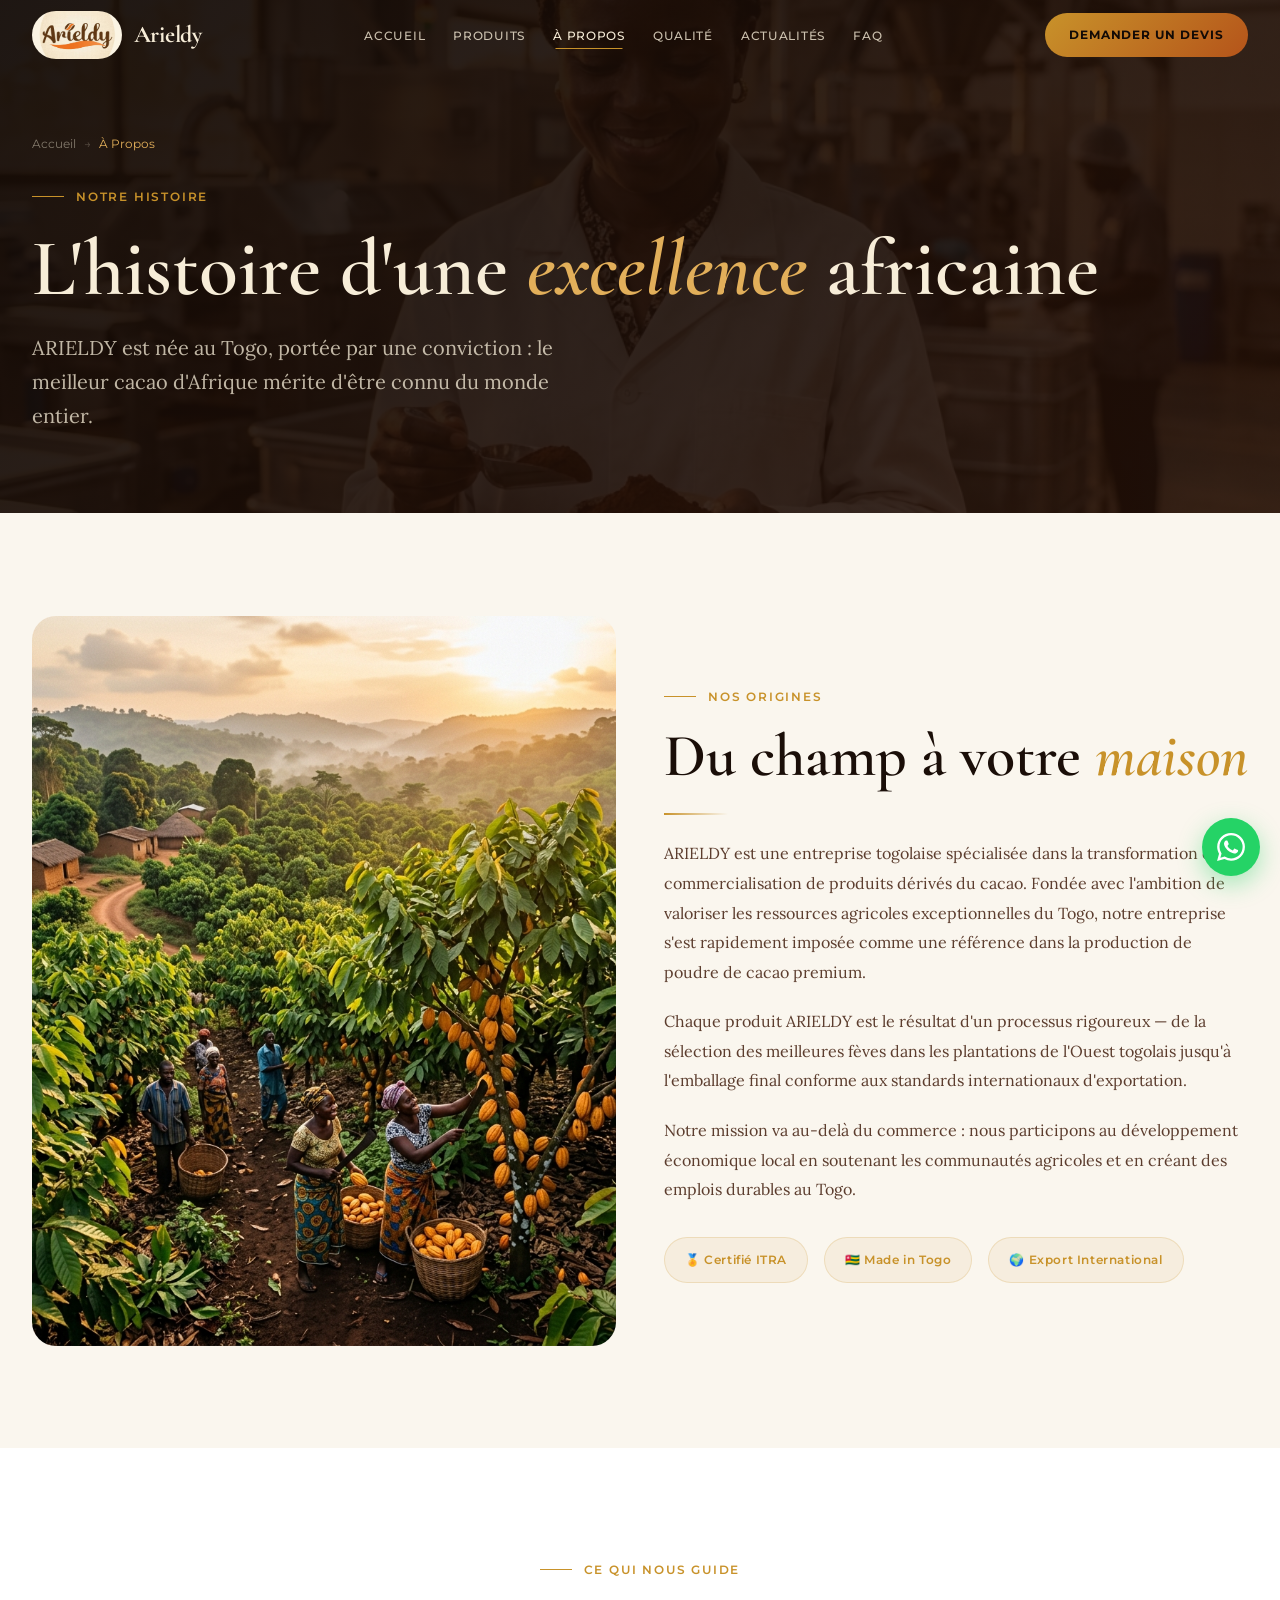
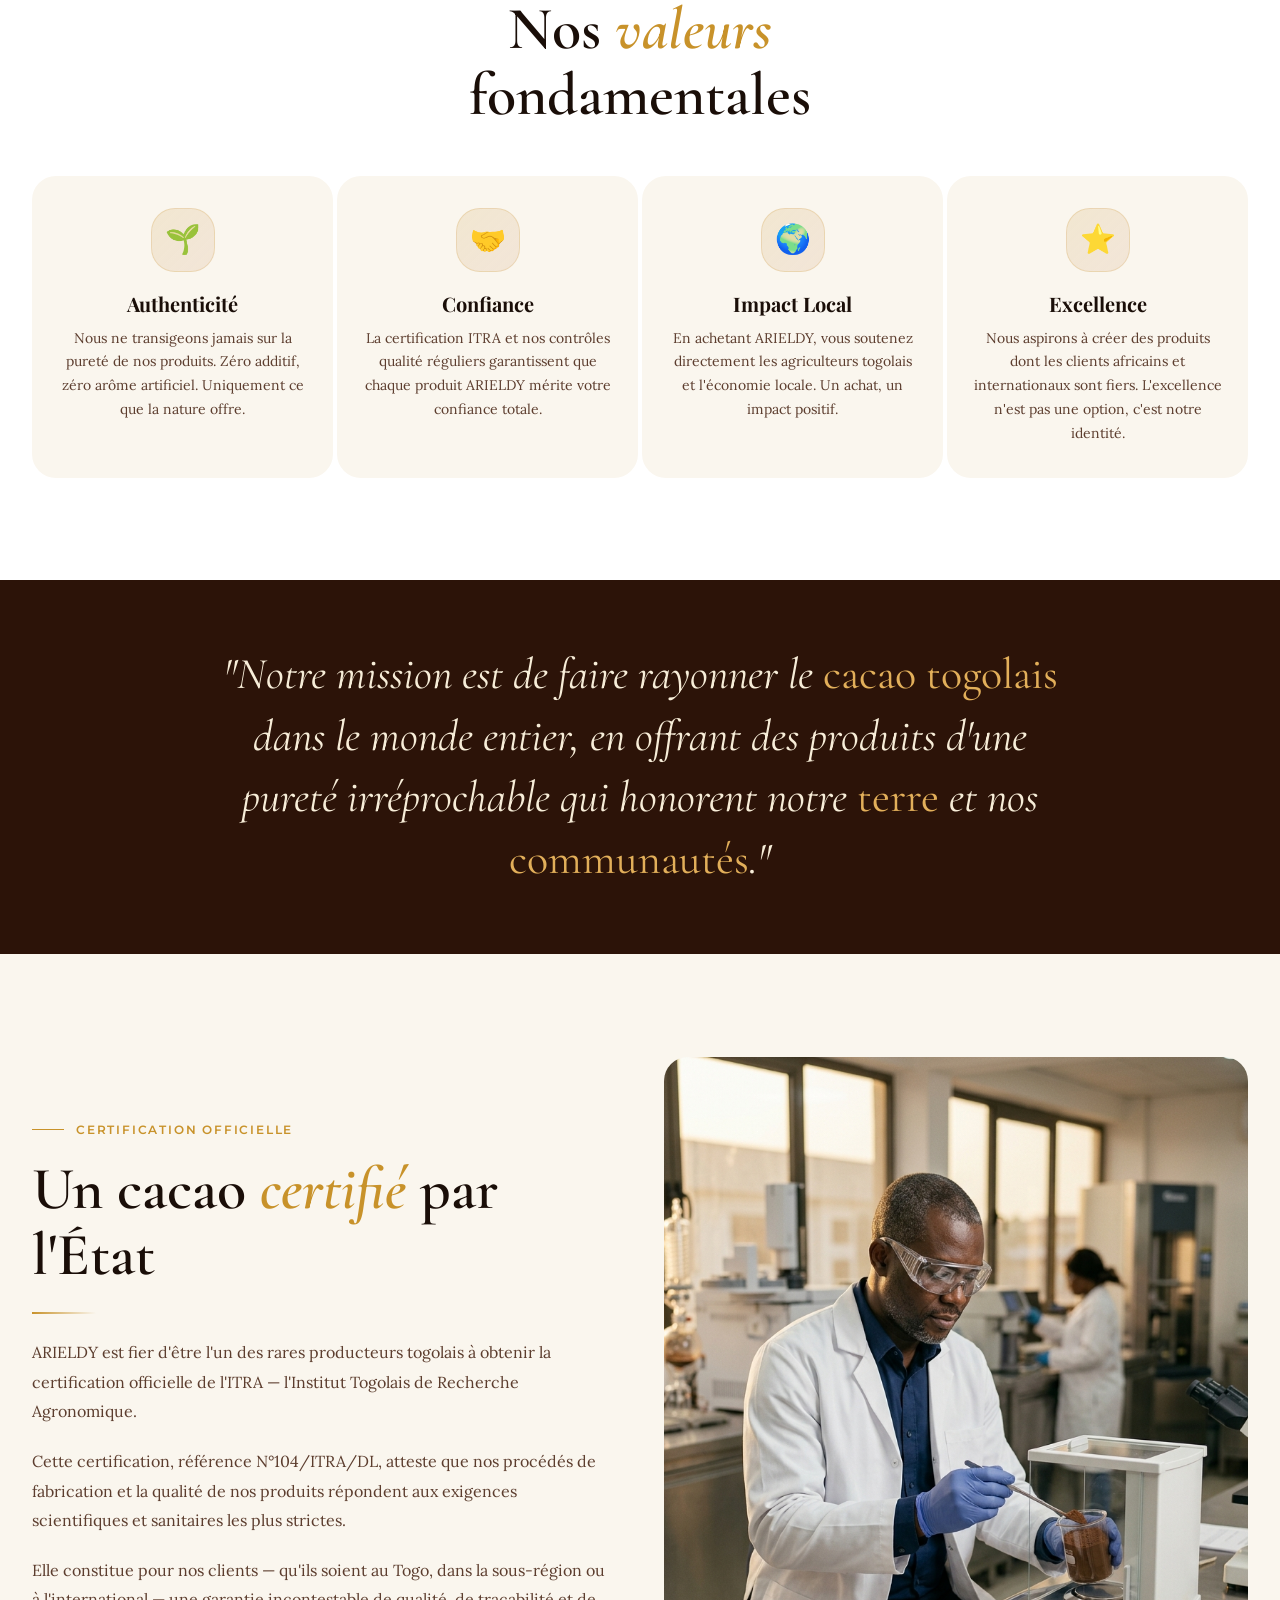
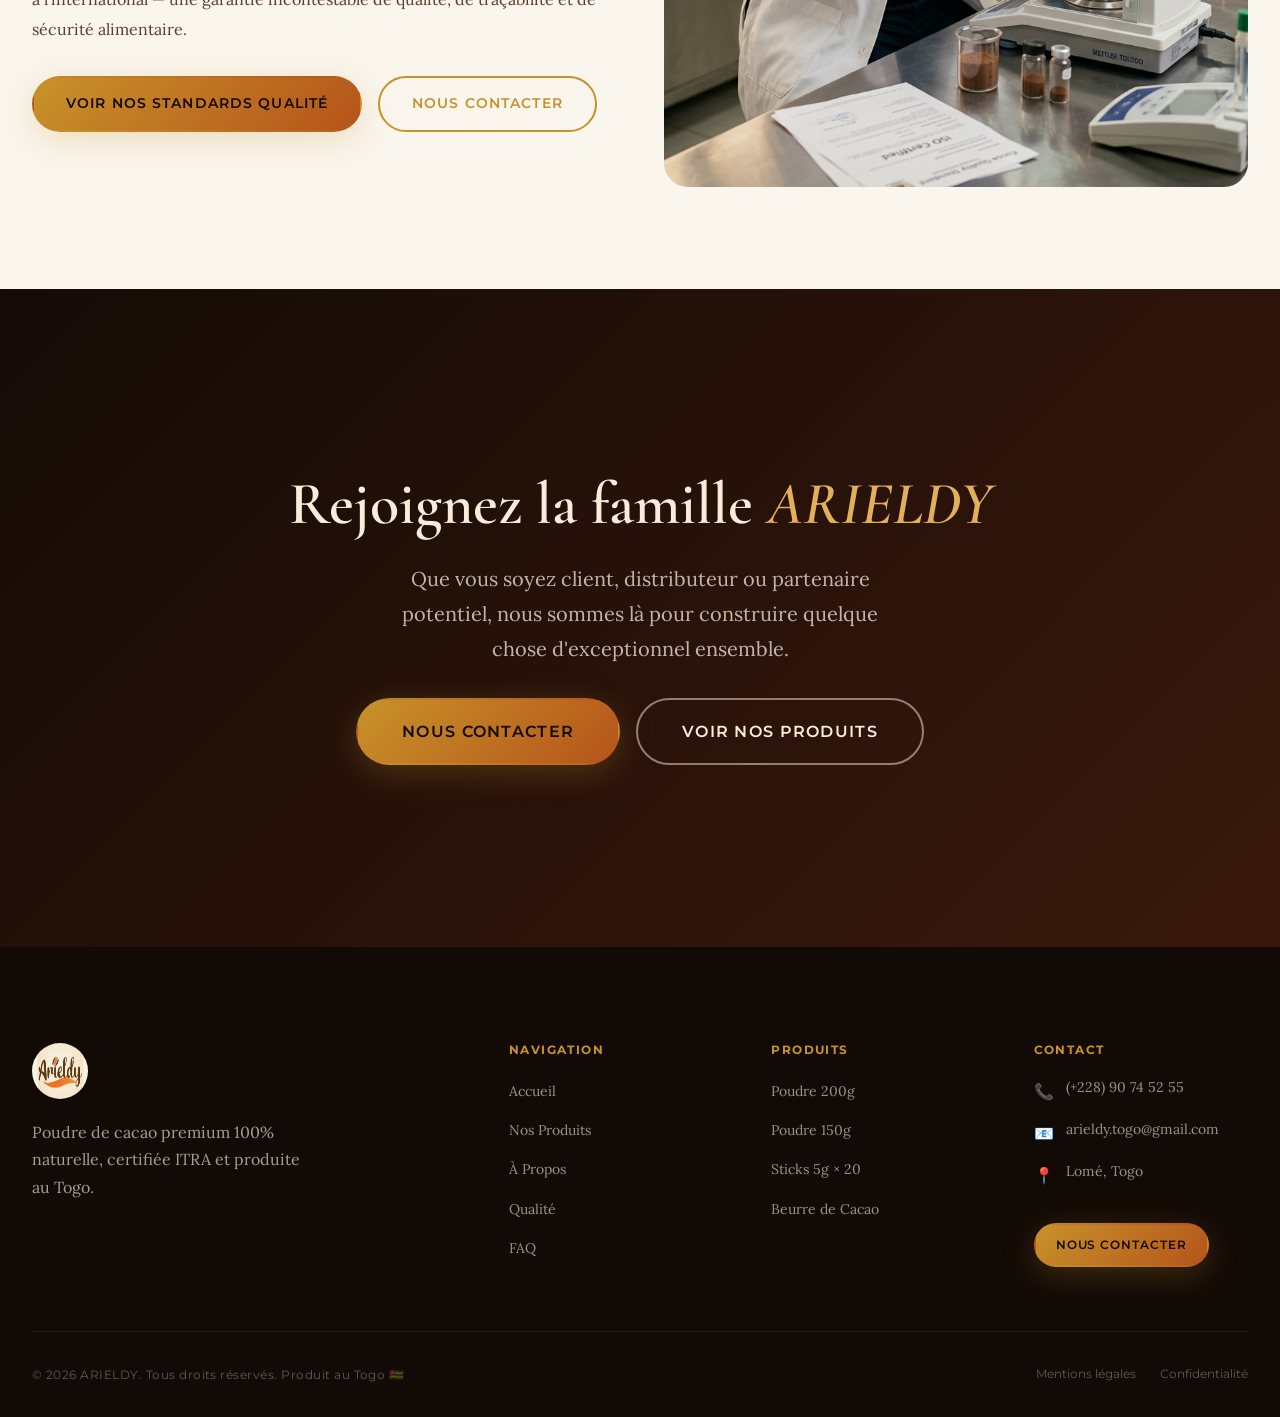
==== a-propos.html @ 58cae4b2 "🚀 Initial commit: ARIELDY Premium Luxury Website" ====
<!DOCTYPE html>
<html lang="fr">
<head>
  <meta charset="UTF-8">
  <meta name="viewport" content="width=device-width, initial-scale=1.0">
  <title>Notre Histoire · ARIELDY – Producteur de Cacao Premium du Togo</title>
  <meta name="description" content="Découvrez l'histoire d'ARIELDY, entreprise togolaise qui transforme les meilleures fèves de cacao en poudre certifiée premium. Notre mission : valoriser le cacao africain à l'international.">
  <link rel="preconnect" href="https://fonts.googleapis.com">
  <link rel="preconnect" href="https://fonts.gstatic.com" crossorigin>
  <link rel="stylesheet" href="css/main.css">
</head>
<body>
  <a href="#main-content" class="skip-link">Aller au contenu principal</a>
  <div class="page-curtain" aria-hidden="true"></div>

  <a href="https://wa.me/22890745255" class="whatsapp-float" target="_blank" rel="noopener" aria-label="Contacter ARIELDY sur WhatsApp">
    <span class="whatsapp-float__tooltip">Écrire sur WhatsApp</span>
    <svg viewBox="0 0 24 24" aria-hidden="true"><path d="M17.472 14.382c-.297-.149-1.758-.867-2.03-.967-.273-.099-.471-.148-.67.15-.197.297-.767.966-.94 1.164-.173.199-.347.223-.644.075-.297-.15-1.255-.463-2.39-1.475-.883-.788-1.48-1.761-1.653-2.059-.173-.297-.018-.458.13-.606.134-.133.298-.347.446-.52.149-.174.198-.298.298-.497.099-.198.05-.371-.025-.52-.075-.149-.669-1.612-.916-2.207-.242-.579-.487-.5-.669-.51-.173-.008-.371-.01-.57-.01-.198 0-.52.074-.792.372-.272.297-1.04 1.016-1.04 2.479 0 1.462 1.065 2.875 1.213 3.074.149.198 2.096 3.2 5.077 4.487.709.306 1.262.489 1.694.625.712.227 1.36.195 1.871.118.571-.085 1.758-.719 2.006-1.413.248-.694.248-1.289.173-1.413-.074-.124-.272-.198-.57-.347m-5.421 7.403h-.004a9.87 9.87 0 01-5.031-1.378l-.361-.214-3.741.982.998-3.648-.235-.374a9.86 9.86 0 01-1.51-5.26c.001-5.45 4.436-9.884 9.888-9.884 2.64 0 5.122 1.03 6.988 2.898a9.825 9.825 0 012.893 6.994c-.003 5.45-4.437 9.884-9.885 9.884m8.413-18.297A11.815 11.815 0 0012.05 0C5.495 0 .16 5.335.157 11.892c0 2.096.547 4.142 1.588 5.945L.057 24l6.305-1.654a11.882 11.882 0 005.683 1.448h.005c6.554 0 11.89-5.335 11.893-11.893a11.821 11.821 0 00-3.48-8.413z"/></svg>
  </a>

  <nav class="nav" aria-label="Navigation principale">
    <div class="nav__inner">
      <a href="index.html" class="nav__logo"><img src="images/LOGO.jpeg" alt="Logo Arieldy" width="48" height="48"><span class="nav__logo-text">Arieldy</span></a>
      <ul class="nav__links" role="list">
        <li><a href="index.html" class="nav__link">Accueil</a></li>
        <li><a href="produits.html" class="nav__link">Produits</a></li>
        <li><a href="a-propos.html" class="nav__link active">À Propos</a></li>
        <li><a href="qualite.html" class="nav__link">Qualité</a></li>
        <li><a href="blog.html" class="nav__link">Actualités</a></li>
        <li><a href="faq.html" class="nav__link">FAQ</a></li>
      </ul>
      <a href="contact.html" class="nav__cta">Demander un devis</a>
      <button class="nav__hamburger" aria-expanded="false" aria-controls="mobile-menu" aria-label="Ouvrir le menu"><span></span><span></span><span></span></button>
    </div>
  </nav>

  <div class="nav__mobile" id="mobile-menu" role="dialog" aria-label="Menu principal" aria-modal="true">
    <div class="nav__mobile-logo" aria-hidden="true"><img src="images/LOGO.jpeg" alt="" width="48" height="48"><span>Arieldy</span></div>
    <button class="nav__mobile-close" aria-label="Fermer le menu">✕</button>
    <ul class="nav__mobile-links" role="list">
      <li><a href="index.html" class="nav__mobile-link">Accueil</a></li>
      <li><a href="produits.html" class="nav__mobile-link">Produits</a></li>
      <li><a href="a-propos.html" class="nav__mobile-link">À Propos</a></li>
      <li><a href="qualite.html" class="nav__mobile-link">Qualité</a></li>
      <li><a href="blog.html" class="nav__mobile-link">Actualités</a></li>
      <li><a href="faq.html" class="nav__mobile-link">FAQ</a></li>
    </ul>
    <div class="nav__mobile-cta"><a href="contact.html" class="btn btn--primary btn--lg">Demander un devis</a></div>
    <p class="nav__mobile-footer">+228 90 74 52 55</p>
  </div>

  <main id="main-content">

    <!-- Hero -->
    <header class="page-hero" aria-labelledby="about-h1">
      <img src="images/about_hero_bg.png" alt="Professionnelle africaine contrôlant la qualité du cacao dans un laboratoire moderne" class="page-hero__bg" loading="eager">
      <div class="page-hero__overlay" aria-hidden="true"></div>
      <div class="container page-hero__content">
        <nav aria-label="Fil d'Ariane"><ol class="breadcrumb" role="list"><li><a href="index.html" class="breadcrumb__link">Accueil</a></li><li aria-hidden="true"><span class="breadcrumb__sep">→</span></li><li><span class="breadcrumb__current">À Propos</span></li></ol></nav>
        <p class="page-hero__label">Notre Histoire</p>
        <h1 class="page-hero__title" id="about-h1">L'histoire d'une <em>excellence</em> africaine</h1>
        <p class="page-hero__subtitle">ARIELDY est née au Togo, portée par une conviction : le meilleur cacao d'Afrique mérite d'être connu du monde entier.</p>
      </div>
    </header>

    <!-- Story -->
    <section style="background:var(--c-linen);padding-block:var(--section-py);" aria-labelledby="story-h2">
      <div class="container">
        <div class="about-story-grid">
          <div data-reveal="fade-left">
            <div class="about-img-wrap">
              <img src="images/cocoa_farm_hero.png" alt="Agriculteurs africains récoltant des cabosses de cacao dorées dans une plantation togolaise au coucher du soleil" loading="lazy" width="600" height="750">
            </div>
          </div>
          <div data-reveal="fade-right" data-delay="200">
            <p class="section-label">Nos Origines</p>
            <h2 class="section-title" id="story-h2">Du champ à votre <em>maison</em></h2>
            <div class="divider-gold"></div>
            <p style="font-family:var(--font-body);font-size:var(--fs-base);color:var(--c-text-secondary);line-height:1.85;margin-bottom:var(--sp-5);">
              ARIELDY est une entreprise togolaise spécialisée dans la transformation et la commercialisation de produits dérivés du cacao. Fondée avec l'ambition de valoriser les ressources agricoles exceptionnelles du Togo, notre entreprise s'est rapidement imposée comme une référence dans la production de poudre de cacao premium.
            </p>
            <p style="font-family:var(--font-body);font-size:var(--fs-base);color:var(--c-text-secondary);line-height:1.85;margin-bottom:var(--sp-5);">
              Chaque produit ARIELDY est le résultat d'un processus rigoureux — de la sélection des meilleures fèves dans les plantations de l'Ouest togolais jusqu'à l'emballage final conforme aux standards internationaux d'exportation.
            </p>
            <p style="font-family:var(--font-body);font-size:var(--fs-base);color:var(--c-text-secondary);line-height:1.85;margin-bottom:var(--sp-8);">
              Notre mission va au-delà du commerce : nous participons au développement économique local en soutenant les communautés agricoles et en créant des emplois durables au Togo.
            </p>
            <div class="trust-badges">
              <span class="trust-badge">🏅 Certifié ITRA</span>
              <span class="trust-badge">🇹🇬 Made in Togo</span>
              <span class="trust-badge">🌍 Export International</span>
            </div>
          </div>
        </div>
      </div>
    </section>

    <!-- Values -->
    <section style="background:var(--c-white);padding-block:var(--section-py);" aria-labelledby="values-title">
      <div class="container">
        <div class="text-center" style="max-width:600px;margin-inline:auto;margin-bottom:var(--sp-12);">
          <p class="section-label" style="justify-content:center;">Ce qui nous guide</p>
          <h2 class="section-title" id="values-title" data-reveal>Nos <em>valeurs</em> fondamentales</h2>
        </div>
        <div class="why-grid">
          <div class="why-card" data-reveal data-delay="100">
            <div class="why-card__icon">🌱</div>
            <h3 class="why-card__title">Authenticité</h3>
            <p class="why-card__text">Nous ne transigeons jamais sur la pureté de nos produits. Zéro additif, zéro arôme artificiel. Uniquement ce que la nature offre.</p>
          </div>
          <div class="why-card" data-reveal data-delay="200">
            <div class="why-card__icon">🤝</div>
            <h3 class="why-card__title">Confiance</h3>
            <p class="why-card__text">La certification ITRA et nos contrôles qualité réguliers garantissent que chaque produit ARIELDY mérite votre confiance totale.</p>
          </div>
          <div class="why-card" data-reveal data-delay="300">
            <div class="why-card__icon">🌍</div>
            <h3 class="why-card__title">Impact Local</h3>
            <p class="why-card__text">En achetant ARIELDY, vous soutenez directement les agriculteurs togolais et l'économie locale. Un achat, un impact positif.</p>
          </div>
          <div class="why-card" data-reveal data-delay="400">
            <div class="why-card__icon">⭐</div>
            <h3 class="why-card__title">Excellence</h3>
            <p class="why-card__text">Nous aspirons à créer des produits dont les clients africains et internationaux sont fiers. L'excellence n'est pas une option, c'est notre identité.</p>
          </div>
        </div>
      </div>
    </section>

    <!-- Mission statement -->
    <section class="brand-statement" aria-label="Notre mission">
      <div class="container">
        <p class="brand-statement__text" data-reveal>
          "Notre mission est de faire rayonner le <em>cacao togolais</em> dans le monde entier, en offrant des produits d'une pureté irréprochable qui honorent notre <em>terre</em> et nos <em>communautés</em>."
        </p>
      </div>
    </section>

    <!-- Team / Origin -->
    <section style="background:var(--c-linen);padding-block:var(--section-py);" aria-labelledby="certification-title">
      <div class="container">
        <div class="about-story-grid">
          <div data-reveal="fade-right">
            <p class="section-label">Certification Officielle</p>
            <h2 class="section-title" id="certification-title">Un cacao <em>certifié</em> par l'État</h2>
            <div class="divider-gold"></div>
            <p style="font-family:var(--font-body);font-size:var(--fs-base);color:var(--c-text-secondary);line-height:1.85;margin-bottom:var(--sp-5);">
              ARIELDY est fier d'être l'un des rares producteurs togolais à obtenir la certification officielle de l'ITRA — l'Institut Togolais de Recherche Agronomique.
            </p>
            <p style="font-family:var(--font-body);font-size:var(--fs-base);color:var(--c-text-secondary);line-height:1.85;margin-bottom:var(--sp-5);">
              Cette certification, référence N°104/ITRA/DL, atteste que nos procédés de fabrication et la qualité de nos produits répondent aux exigences scientifiques et sanitaires les plus strictes.
            </p>
            <p style="font-family:var(--font-body);font-size:var(--fs-base);color:var(--c-text-secondary);line-height:1.85;margin-bottom:var(--sp-8);">
              Elle constitue pour nos clients — qu'ils soient au Togo, dans la sous-région ou à l'international — une garantie incontestable de qualité, de traçabilité et de sécurité alimentaire.
            </p>
            <div style="display:flex;gap:var(--sp-4);flex-wrap:wrap;">
              <a href="qualite.html" class="btn btn--primary">Voir nos standards qualité</a>
              <a href="contact.html" class="btn btn--ghost">Nous contacter</a>
            </div>
          </div>
          <div data-reveal="fade-left" data-delay="200">
            <div class="about-img-wrap">
              <img src="images/quality_lab_image.png" alt="Scientifique africain analysant la qualité de la poudre de cacao dans un laboratoire moderne" loading="lazy" width="600" height="750">
            </div>
          </div>
        </div>
      </div>
    </section>

    <!-- CTA -->
    <section class="export-cta" aria-label="Contactez-nous">
      <div class="export-cta__overlay" aria-hidden="true"></div>
      <div class="container" style="position:relative;z-index:2;text-align:center;padding-block:var(--sp-20);">
        <h2 class="section-title section-title--light" data-reveal>Rejoignez la famille <em>ARIELDY</em></h2>
        <p style="font-family:var(--font-body);font-size:var(--fs-lg);color:rgba(247,237,216,0.75);max-width:500px;margin-inline:auto;margin-bottom:var(--sp-8);line-height:1.75;" data-reveal data-delay="100">
          Que vous soyez client, distributeur ou partenaire potentiel, nous sommes là pour construire quelque chose d'exceptionnel ensemble.
        </p>
        <div style="display:flex;gap:var(--sp-4);justify-content:center;flex-wrap:wrap;" data-reveal data-delay="200">
          <a href="contact.html" class="btn btn--primary btn--lg">Nous contacter</a>
          <a href="produits.html" class="btn btn--ghost-light btn--lg">Voir nos produits</a>
        </div>
      </div>
    </section>

  </main>

  <footer class="footer" aria-label="Pied de page">
    <div class="container">
      <div class="footer__grid">
        <div><img src="images/LOGO.jpeg" alt="Logo Arieldy" class="footer__brand-logo" width="56" height="56"><p class="footer__tagline">Poudre de cacao premium 100% naturelle, certifiée ITRA et produite au Togo.</p></div>
        <div><h3 class="footer__col-title">Navigation</h3><ul class="footer__links" role="list"><li><a href="index.html" class="footer__link">Accueil</a></li><li><a href="produits.html" class="footer__link">Nos Produits</a></li><li><a href="a-propos.html" class="footer__link">À Propos</a></li><li><a href="qualite.html" class="footer__link">Qualité</a></li><li><a href="faq.html" class="footer__link">FAQ</a></li></ul></div>
        <div><h3 class="footer__col-title">Produits</h3><ul class="footer__links" role="list"><li><a href="produit-200g.html" class="footer__link">Poudre 200g</a></li><li><a href="produit-150g.html" class="footer__link">Poudre 150g</a></li><li><a href="produit-sticks.html" class="footer__link">Sticks 5g × 20</a></li><li><a href="produit-beurre.html" class="footer__link">Beurre de Cacao</a></li></ul></div>
        <div><h3 class="footer__col-title">Contact</h3><address style="font-style:normal;"><div class="footer__contact-item"><span class="footer__contact-icon" aria-hidden="true">📞</span><a href="tel:+22890745255" class="footer__link">(+228) 90 74 52 55</a></div><div class="footer__contact-item"><span class="footer__contact-icon" aria-hidden="true">📧</span><a href="mailto:arieldy.togo@gmail.com" class="footer__link">arieldy.togo@gmail.com</a></div><div class="footer__contact-item"><span class="footer__contact-icon" aria-hidden="true">📍</span><span>Lomé, Togo</span></div></address><a href="contact.html" class="btn btn--primary btn--sm" style="margin-top:var(--sp-5);">Nous contacter</a></div>
      </div>
      <div class="footer__bottom"><p class="footer__copyright">© 2026 ARIELDY. Tous droits réservés. Produit au Togo 🇹🇬</p><div class="footer__legal"><a href="#" class="footer__legal-link">Mentions légales</a><a href="#" class="footer__legal-link">Confidentialité</a></div></div>
    </div>
  </footer>

  <script src="js/main.js" defer></script>
</body>
</html>
---- css/main.css ----
/* ============================================================
   ARIELDY — Main CSS
   Page-specific styles + imports
   ============================================================ */

@import url('https://fonts.googleapis.com/css2?family=Cormorant+Garamond:ital,wght@0,300;0,400;0,600;0,700;1,300;1,400;1,600&family=Playfair+Display:ital,wght@0,400;0,700;1,400&family=Montserrat:wght@300;400;500;600;700&family=Lora:ital,wght@0,400;0,500;1,400&display=swap');

@import 'tokens.css';
@import 'reset.css';
@import 'animations.css';
@import 'components.css';

/* ── HOME: Hero ─────────────────────────────────────────── */

.hero {
  position: relative;
  min-height: 100svh;
  display: flex;
  align-items: center;
  overflow: hidden;
  background: var(--c-obsidian);
}

.hero__bg {
  position: absolute;
  inset: 0;
  object-fit: cover;
  width: 100%;
  height: 100%;
  opacity: 0.55;
  will-change: transform;
}

.hero__overlay {
  position: absolute;
  inset: 0;
  background: linear-gradient(
    135deg,
    rgba(18, 10, 6, 0.88) 0%,
    rgba(44, 19, 8, 0.65) 50%,
    rgba(61, 26, 14, 0.4) 100%
  );
}

.hero__grain {
  position: absolute;
  inset: 0;
  background-image: url("data:image/svg+xml,%3Csvg viewBox='0 0 256 256' xmlns='http://www.w3.org/2000/svg'%3E%3Cfilter id='noise'%3E%3CfeTurbulence type='fractalNoise' baseFrequency='0.9' numOctaves='4' stitchTiles='stitch'/%3E%3C/filter%3E%3Crect width='100%25' height='100%25' filter='url(%23noise)' opacity='0.04'/%3E%3C/svg%3E");
  opacity: 0.4;
  pointer-events: none;
}

.hero__content {
  position: relative;
  z-index: 2;
  padding-top: calc(var(--nav-h) + var(--sp-16));
  padding-bottom: var(--sp-24);
  width: 100%;
}

.hero__inner {
  display: grid;
  grid-template-columns: 1fr;
  gap: var(--sp-12);
  align-items: center;
}

@media (min-width: 900px) {
  .hero__inner {
    grid-template-columns: 1fr 1fr;
    gap: var(--sp-16);
  }
}

.hero__kicker {
  display: inline-flex;
  align-items: center;
  gap: var(--sp-3);
  font-family: var(--font-ui);
  font-size: var(--fs-xs);
  font-weight: 600;
  letter-spacing: 0.2em;
  text-transform: uppercase;
  color: var(--c-gold);
  margin-bottom: var(--sp-6);
  opacity: 0;
  animation: fadeInUp 0.8s var(--ease-luxury) 0.3s forwards;
}
.hero__kicker::before {
  content: '';
  width: 32px;
  height: 1px;
  background: var(--c-gold);
}

.hero__title {
  font-family: var(--font-display);
  font-size: var(--fs-5xl);
  font-weight: 600;
  line-height: 1.05;
  color: var(--c-cream);
  margin-bottom: var(--sp-6);
  letter-spacing: -0.01em;
}

.hero__title em {
  font-style: italic;
  background: linear-gradient(90deg, var(--c-gold), var(--c-gold-light));
  -webkit-background-clip: text;
  background-clip: text;
  -webkit-text-fill-color: transparent;
}

.hero__subtitle {
  font-family: var(--font-body);
  font-size: var(--fs-lg);
  color: rgba(247, 237, 216, 0.75);
  max-width: 500px;
  line-height: 1.75;
  margin-bottom: var(--sp-10);
  opacity: 0;
  animation: fadeInUp 0.8s var(--ease-luxury) 0.9s forwards;
}

.hero__actions {
  display: flex;
  flex-wrap: wrap;
  gap: var(--sp-4);
  opacity: 0;
  animation: fadeInUp 0.8s var(--ease-luxury) 1.1s forwards;
}

.hero__trust {
  display: flex;
  flex-wrap: wrap;
  gap: var(--sp-4);
  margin-top: var(--sp-10);
  opacity: 0;
  animation: fadeInUp 0.8s var(--ease-luxury) 1.4s forwards;
}

.hero__trust-item {
  display: flex;
  align-items: center;
  gap: var(--sp-2);
  font-family: var(--font-ui);
  font-size: var(--fs-xs);
  font-weight: 500;
  color: rgba(247,237,216,0.55);
  letter-spacing: 0.04em;
}

.hero__trust-dot {
  width: 6px;
  height: 6px;
  border-radius: var(--radius-full);
  background: var(--c-gold);
}

.hero__visual {
  display: none;
  position: relative;
}

@media (min-width: 900px) {
  .hero__visual { display: block; }
}

.hero__product-float {
  position: relative;
  z-index: 2;
  display: flex;
  justify-content: center;
}

.hero__product-img {
  width: 320px;
  border-radius: var(--radius-xl);
  box-shadow: var(--shadow-xl);
  animation: floatY 5s ease-in-out infinite;
}

.hero__deco-ring {
  position: absolute;
  top: 50%;
  left: 50%;
  transform: translate(-50%, -50%);
  width: 380px;
  height: 380px;
  border: 1px solid rgba(200,146,42,0.2);
  border-radius: var(--radius-full);
  animation: floatY 5s ease-in-out infinite reverse;
}

.hero__deco-ring-2 {
  position: absolute;
  top: 50%;
  left: 50%;
  transform: translate(-50%, -50%);
  width: 480px;
  height: 480px;
  border: 1px solid rgba(200,146,42,0.1);
  border-radius: var(--radius-full);
}

.hero__scroll {
  position: absolute;
  bottom: var(--sp-8);
  left: 50%;
  transform: translateX(-50%);
  z-index: 2;
}

/* ── HOME: Brand Statement ───────────────────────────────── */

.brand-statement {
  background: var(--c-mahogany);
  padding-block: var(--sp-16);
  overflow: hidden;
}

.brand-statement__text {
  font-family: var(--font-display);
  font-size: var(--fs-3xl);
  font-weight: 400;
  font-style: italic;
  color: var(--c-cream);
  text-align: center;
  max-width: 900px;
  margin-inline: auto;
  line-height: 1.4;
  padding-inline: var(--section-px);
}

.brand-statement__text em {
  color: var(--c-gold-light);
  font-style: normal;
}

/* ── HOME: Products Section ──────────────────────────────── */

.products-section {
  background: var(--c-linen);
}

.products-grid {
  display: grid;
  grid-template-columns: 1fr;
  gap: var(--sp-6);
  margin-top: var(--sp-12);
}

@media (min-width: 600px) {
  .products-grid { grid-template-columns: repeat(2, 1fr); }
}

@media (min-width: 1024px) {
  .products-grid { grid-template-columns: repeat(4, 1fr); }
}

.products-header {
  display: grid;
  grid-template-columns: 1fr;
  gap: var(--sp-6);
  align-items: end;
}

@media (min-width: 768px) {
  .products-header {
    grid-template-columns: 1fr auto;
  }
}

/* ── HOME: Why ARIELDY ───────────────────────────────────── */

.why-section {
  background: var(--c-white);
}

.why-grid {
  display: grid;
  grid-template-columns: 1fr;
  gap: var(--sp-1);
  margin-top: var(--sp-12);
}

@media (min-width: 600px) {
  .why-grid { grid-template-columns: repeat(2, 1fr); }
}

@media (min-width: 1024px) {
  .why-grid { grid-template-columns: repeat(4, 1fr); }
}

.why-card {
  padding: var(--sp-8) var(--sp-6);
  border-radius: var(--radius-xl);
  background: var(--c-linen);
  text-align: center;
  transition: transform var(--t-slow) var(--ease-luxury),
              box-shadow var(--t-slow) var(--ease-luxury),
              background var(--t-base);
}
.why-card:hover {
  transform: translateY(-6px);
  box-shadow: var(--shadow-lg);
  background: var(--c-white);
}

.why-card__icon {
  width: 64px;
  height: 64px;
  background: linear-gradient(135deg, rgba(200,146,42,0.15), rgba(181,84,26,0.1));
  border-radius: var(--radius-xl);
  display: flex;
  align-items: center;
  justify-content: center;
  font-size: 1.8rem;
  margin: 0 auto var(--sp-5);
  border: 1px solid rgba(200,146,42,0.2);
}

.why-card__title {
  font-family: var(--font-heading);
  font-size: var(--fs-lg);
  font-weight: 700;
  color: var(--c-text-primary);
  margin-bottom: var(--sp-3);
}

.why-card__text {
  font-family: var(--font-body);
  font-size: var(--fs-sm);
  color: var(--c-text-secondary);
  line-height: 1.7;
}

/* ── HOME: Stats Strip ───────────────────────────────────── */

.stats-section {
  background: linear-gradient(135deg, var(--c-obsidian) 0%, var(--c-chocolate) 100%);
  position: relative;
  overflow: hidden;
}

.stats-section::before {
  content: '';
  position: absolute;
  inset: 0;
  background: url("data:image/svg+xml,%3Csvg width='60' height='60' viewBox='0 0 60 60' xmlns='http://www.w3.org/2000/svg'%3E%3Cg fill='none' fill-rule='evenodd'%3E%3Cg fill='%23C8922A' fill-opacity='0.04'%3E%3Cpath d='M36 34v-4h-2v4h-4v2h4v4h2v-4h4v-2h-4zm0-30V0h-2v4h-4v2h4v4h2V6h4V4h-4zM6 34v-4H4v4H0v2h4v4h2v-4h4v-2H6zM6 4V0H4v4H0v2h4v4h2V6h4V4H6z'/%3E%3C/g%3E%3C/g%3E%3C/svg%3E");
}

.stats-grid {
  display: grid;
  grid-template-columns: repeat(2, 1fr);
  position: relative;
  z-index: 1;
}

@media (min-width: 768px) {
  .stats-grid { grid-template-columns: repeat(4, 1fr); }
}

.stats-grid .stat-box {
  border-right: 1px solid rgba(247,237,216,0.07);
}
.stats-grid .stat-box:last-child { border-right: none; }
.stats-grid .stat-box:nth-child(2) {
  border-right: none;
}
@media (min-width: 768px) {
  .stats-grid .stat-box:nth-child(2) {
    border-right: 1px solid rgba(247,237,216,0.07);
  }
}

/* ── HOME: Journey ───────────────────────────────────────── */

.journey-section {
  background: var(--c-obsidian);
}

.journey-grid {
  display: grid;
  grid-template-columns: 1fr;
  gap: var(--sp-10);
  margin-top: var(--sp-12);
  position: relative;
}

@media (min-width: 900px) {
  .journey-grid {
    grid-template-columns: repeat(5, 1fr);
    gap: var(--sp-6);
  }
}

.journey-step {
  display: flex;
  flex-direction: column;
  align-items: flex-start;
  gap: var(--sp-4);
  padding: var(--sp-6);
  border-radius: var(--radius-xl);
  background: rgba(247,237,216,0.03);
  border: 1px solid rgba(247,237,216,0.06);
  transition: background var(--t-base), border-color var(--t-base);
}
.journey-step:hover {
  background: rgba(200,146,42,0.06);
  border-color: rgba(200,146,42,0.2);
}

.journey-step__icon {
  width: 56px;
  height: 56px;
  background: rgba(200,146,42,0.1);
  border: 1px solid rgba(200,146,42,0.25);
  border-radius: var(--radius-lg);
  display: flex;
  align-items: center;
  justify-content: center;
  font-size: 1.5rem;
}

.journey-step__num {
  font-family: var(--font-ui);
  font-size: var(--fs-xs);
  color: var(--c-gold);
  font-weight: 700;
  letter-spacing: 0.1em;
}

.journey-step__title {
  font-family: var(--font-heading);
  font-size: var(--fs-md);
  font-weight: 700;
  color: var(--c-cream);
  margin-bottom: var(--sp-2);
}

.journey-step__text {
  font-family: var(--font-body);
  font-size: var(--fs-sm);
  color: rgba(247,237,216,0.55);
  line-height: 1.65;
}

/* ── HOME: Testimonials ──────────────────────────────────── */

.testimonials-section {
  background: var(--c-parchment);
  position: relative;
  overflow: hidden;
}

.testimonials-grid {
  display: grid;
  grid-template-columns: 1fr;
  gap: var(--sp-6);
  margin-top: var(--sp-12);
}

@media (min-width: 768px) {
  .testimonials-grid { grid-template-columns: repeat(2, 1fr); }
}

@media (min-width: 1024px) {
  .testimonials-grid { grid-template-columns: repeat(3, 1fr); }
}

/* ── HOME: Export CTA ────────────────────────────────────── */

.export-cta {
  position: relative;
  overflow: hidden;
  background: var(--c-mahogany);
  text-align: center;
}

.export-cta__bg {
  position: absolute;
  inset: 0;
  object-fit: cover;
  width: 100%;
  height: 100%;
  opacity: 0.2;
}

.export-cta__overlay {
  position: absolute;
  inset: 0;
  background: linear-gradient(135deg, rgba(18,10,6,0.9), rgba(61,26,14,0.8));
}

.export-cta__content {
  position: relative;
  z-index: 2;
  max-width: 700px;
  margin-inline: auto;
}

.export-cta__title {
  font-family: var(--font-display);
  font-size: var(--fs-4xl);
  font-weight: 600;
  color: var(--c-cream);
  margin-bottom: var(--sp-5);
  line-height: 1.1;
}
.export-cta__title em {
  font-style: italic;
  color: var(--c-gold-light);
}

.export-cta__text {
  font-family: var(--font-body);
  font-size: var(--fs-lg);
  color: rgba(247,237,216,0.75);
  margin-bottom: var(--sp-10);
  line-height: 1.75;
}

.export-cta__actions {
  display: flex;
  flex-wrap: wrap;
  gap: var(--sp-4);
  justify-content: center;
}

/* ── Trust / Certification badges ────────────────────────── */

.trust-badges {
  display: flex;
  flex-wrap: wrap;
  gap: var(--sp-4);
  margin-top: var(--sp-6);
}

.trust-badge {
  display: flex;
  align-items: center;
  gap: var(--sp-2);
  padding: var(--sp-3) var(--sp-5);
  background: rgba(200,146,42,0.08);
  border: 1px solid rgba(200,146,42,0.2);
  border-radius: var(--radius-full);
  font-family: var(--font-ui);
  font-size: var(--fs-xs);
  font-weight: 600;
  color: var(--c-gold);
  letter-spacing: 0.05em;
}

.trust-badge__icon { font-size: 1rem; }

/* ── MARQUEE PARTNERS ────────────────────────────────────── */

.partners-marquee {
  padding-block: var(--sp-10);
  background: var(--c-white);
  border-top: 1px solid rgba(18,10,6,0.06);
  border-bottom: 1px solid rgba(18,10,6,0.06);
}

.marquee-item {
  display: flex;
  align-items: center;
  gap: var(--sp-3);
  font-family: var(--font-ui);
  font-size: var(--fs-sm);
  font-weight: 700;
  letter-spacing: 0.1em;
  text-transform: uppercase;
  color: var(--c-text-muted);
  white-space: nowrap;
  flex-shrink: 0;
}

.marquee-sep {
  font-size: 1.2rem;
  color: var(--c-gold);
  flex-shrink: 0;
}

/* ── PRODUCT DETAIL ──────────────────────────────────────── */

.product-detail-grid {
  display: grid;
  grid-template-columns: 1fr;
  gap: var(--sp-12);
  align-items: start;
}

@media (min-width: 900px) {
  .product-detail-grid {
    grid-template-columns: 1fr 1fr;
    gap: var(--sp-20);
  }
}

.product-detail__img-wrap {
  position: relative;
  border-radius: var(--radius-xl);
  overflow: hidden;
  background: var(--c-parchment);
  aspect-ratio: 3/4;
}

.product-detail__img {
  width: 100%;
  height: 100%;
  object-fit: cover;
}

.product-detail__name {
  font-family: var(--font-display);
  font-size: var(--fs-4xl);
  font-weight: 600;
  color: var(--c-text-primary);
  line-height: 1.1;
  margin-bottom: var(--sp-4);
}

.product-detail__tagline {
  font-family: var(--font-body);
  font-size: var(--fs-lg);
  font-style: italic;
  color: var(--c-text-secondary);
  margin-bottom: var(--sp-8);
}

.product-detail__specs {
  display: grid;
  grid-template-columns: 1fr 1fr;
  gap: var(--sp-4);
  margin-bottom: var(--sp-8);
}

.spec-item {
  padding: var(--sp-4);
  background: var(--c-linen);
  border-radius: var(--radius-lg);
}

.spec-item__label {
  font-family: var(--font-ui);
  font-size: var(--fs-xs);
  font-weight: 700;
  letter-spacing: 0.08em;
  text-transform: uppercase;
  color: var(--c-text-muted);
  margin-bottom: var(--sp-1);
}

.spec-item__value {
  font-family: var(--font-heading);
  font-size: var(--fs-base);
  font-weight: 600;
  color: var(--c-text-primary);
}

/* ── CONTACT GRID ────────────────────────────────────────── */

.contact-grid {
  display: grid;
  grid-template-columns: 1fr;
  gap: var(--sp-12);
  align-items: start;
}

@media (min-width: 900px) {
  .contact-grid { grid-template-columns: 1.2fr 1fr; }
}

.contact-info {
  background: var(--c-obsidian);
  border-radius: var(--radius-xl);
  padding: var(--sp-10);
}

.contact-info__title {
  font-family: var(--font-display);
  font-size: var(--fs-2xl);
  color: var(--c-cream);
  margin-bottom: var(--sp-8);
  font-weight: 600;
}

.contact-whatsapp {
  display: flex;
  align-items: center;
  gap: var(--sp-4);
  padding: var(--sp-5) var(--sp-6);
  background: rgba(37,211,102,0.1);
  border: 1px solid rgba(37,211,102,0.25);
  border-radius: var(--radius-xl);
  text-decoration: none;
  margin-bottom: var(--sp-6);
  transition: all var(--t-base) var(--ease-luxury);
}
.contact-whatsapp:hover {
  background: rgba(37,211,102,0.18);
  transform: translateY(-2px);
}

.contact-whatsapp__icon {
  width: 48px;
  height: 48px;
  background: #25D366;
  border-radius: var(--radius-full);
  display: flex;
  align-items: center;
  justify-content: center;
  flex-shrink: 0;
}
.contact-whatsapp__icon svg {
  width: 24px;
  height: 24px;
  fill: white;
}

.contact-whatsapp__label {
  font-family: var(--font-ui);
  font-size: var(--fs-xs);
  font-weight: 700;
  letter-spacing: 0.08em;
  text-transform: uppercase;
  color: rgba(37,211,102,0.8);
  margin-bottom: var(--sp-1);
}

.contact-whatsapp__number {
  font-family: var(--font-heading);
  font-size: var(--fs-xl);
  font-weight: 700;
  color: var(--c-cream);
}

/* ── About page specifics ────────────────────────────────── */

.about-story-grid {
  display: grid;
  grid-template-columns: 1fr;
  gap: var(--sp-12);
  align-items: center;
}

@media (min-width: 900px) {
  .about-story-grid { grid-template-columns: 1fr 1fr; }
}

.about-img-wrap {
  border-radius: var(--radius-xl);
  overflow: hidden;
  aspect-ratio: 4/5;
  position: relative;
}

.about-img-wrap img {
  width: 100%;
  height: 100%;
  object-fit: cover;
  transition: transform var(--t-slow) var(--ease-luxury);
}
.about-img-wrap:hover img { transform: scale(1.04); }

/* ── Quality page ────────────────────────────────────────── */

.quality-grid {
  display: grid;
  grid-template-columns: 1fr;
  gap: var(--sp-6);
  margin-top: var(--sp-12);
}
@media (min-width: 600px) {
  .quality-grid { grid-template-columns: repeat(2, 1fr); }
}
@media (min-width: 1024px) {
  .quality-grid { grid-template-columns: repeat(3, 1fr); }
}

.quality-card {
  padding: var(--sp-8);
  background: var(--c-white);
  border-radius: var(--radius-xl);
  box-shadow: var(--shadow-sm);
  border-top: 4px solid var(--c-gold);
  transition: transform var(--t-slow) var(--ease-luxury), box-shadow var(--t-slow);
}
.quality-card:hover {
  transform: translateY(-6px);
  box-shadow: var(--shadow-lg);
}

.quality-card__icon {
  font-size: 2.2rem;
  margin-bottom: var(--sp-5);
}

.quality-card__title {
  font-family: var(--font-heading);
  font-size: var(--fs-lg);
  font-weight: 700;
  color: var(--c-text-primary);
  margin-bottom: var(--sp-3);
}

.quality-card__text {
  font-family: var(--font-body);
  font-size: var(--fs-sm);
  color: var(--c-text-secondary);
  line-height: 1.7;
}

/* ── Blog/News ───────────────────────────────────────────── */

.blog-grid {
  display: grid;
  grid-template-columns: 1fr;
  gap: var(--sp-6);
  margin-top: var(--sp-12);
}

@media (min-width: 600px) {
  .blog-grid { grid-template-columns: repeat(2, 1fr); }
}

@media (min-width: 1024px) {
  .blog-grid { grid-template-columns: repeat(3, 1fr); }
}

.blog-card {
  background: var(--c-white);
  border-radius: var(--radius-xl);
  overflow: hidden;
  box-shadow: var(--shadow-sm);
  transition: transform var(--t-slow) var(--ease-luxury), box-shadow var(--t-slow);
}
.blog-card:hover {
  transform: translateY(-6px);
  box-shadow: var(--shadow-lg);
}

.blog-card__img {
  aspect-ratio: 16/9;
  object-fit: cover;
  width: 100%;
  transition: transform var(--t-slow) var(--ease-luxury);
}
.blog-card:hover .blog-card__img { transform: scale(1.04); }

.blog-card__img-wrap { overflow: hidden; }

.blog-card__body {
  padding: var(--sp-6);
}

.blog-card__tag {
  font-family: var(--font-ui);
  font-size: var(--fs-xs);
  font-weight: 700;
  letter-spacing: 0.1em;
  text-transform: uppercase;
  color: var(--c-gold);
  margin-bottom: var(--sp-3);
}

.blog-card__title {
  font-family: var(--font-heading);
  font-size: var(--fs-lg);
  font-weight: 700;
  color: var(--c-text-primary);
  margin-bottom: var(--sp-3);
  line-height: 1.4;
}

.blog-card__excerpt {
  font-family: var(--font-body);
  font-size: var(--fs-sm);
  color: var(--c-text-secondary);
  line-height: 1.7;
  margin-bottom: var(--sp-5);
}

.blog-card__meta {
  font-family: var(--font-ui);
  font-size: var(--fs-xs);
  color: var(--c-text-muted);
  letter-spacing: 0.04em;
}

/* ── Export page map ─────────────────────────────────────── */

.export-destinations {
  display: grid;
  grid-template-columns: 1fr;
  gap: var(--sp-4);
  margin-top: var(--sp-8);
}
@media (min-width: 600px) {
  .export-destinations { grid-template-columns: repeat(2, 1fr); }
}
@media (min-width: 900px) {
  .export-destinations { grid-template-columns: repeat(3, 1fr); }
}

.destination-card {
  display: flex;
  align-items: center;
  gap: var(--sp-4);
  padding: var(--sp-4) var(--sp-5);
  background: rgba(200,146,42,0.06);
  border: 1px solid rgba(200,146,42,0.15);
  border-radius: var(--radius-lg);
  font-family: var(--font-body);
  font-size: var(--fs-base);
  color: var(--c-text-primary);
  transition: background var(--t-fast), border-color var(--t-fast);
}
.destination-card:hover {
  background: rgba(200,146,42,0.12);
  border-color: rgba(200,146,42,0.35);
}

.destination-card__flag { font-size: 1.5rem; }

/* ── Sticky product CTA ──────────────────────────────────── */

.sticky-product-cta {
  position: fixed;
  bottom: 0;
  left: 0;
  right: 0;
  background: rgba(18,10,6,0.95);
  backdrop-filter: blur(20px);
  padding: var(--sp-4) var(--section-px);
  display: flex;
  align-items: center;
  justify-content: space-between;
  gap: var(--sp-4);
  z-index: 800;
  transform: translateY(100%);
  transition: transform var(--t-base) var(--ease-luxury);
  border-top: 1px solid rgba(247,237,216,0.08);
}
.sticky-product-cta.visible {
  transform: translateY(0);
}

.sticky-product-cta__text {
  font-family: var(--font-heading);
  font-size: var(--fs-base);
  color: var(--c-cream);
  font-weight: 600;
}

/* ── Product image thumbnails ────────────────────────────── */

.product-thumbs {
  display: flex;
  gap: var(--sp-3);
  margin-top: var(--sp-4);
  flex-wrap: wrap;
}

.product-thumb {
  width: 72px;
  height: 72px;
  object-fit: cover;
  border-radius: var(--radius-md);
  cursor: pointer;
  border: 2px solid transparent;
  transition: border-color var(--t-fast), transform var(--t-fast);
}
.product-thumb.active,
.product-thumb:hover {
  border-color: var(--c-gold);
  transform: scale(1.06);
}

/* ── FAQ Category ────────────────────────────────────────── */

.faq-category {
  margin-bottom: var(--sp-12);
}

.faq-category__title {
  font-family: var(--font-heading);
  font-size: var(--fs-2xl);
  font-weight: 700;
  color: var(--c-text-primary);
  margin-bottom: var(--sp-6);
  display: flex;
  align-items: center;
  gap: var(--sp-3);
}

.faq-category__icon {
  width: 40px;
  height: 40px;
  background: rgba(200,146,42,0.1);
  border-radius: var(--radius-md);
  display: flex;
  align-items: center;
  justify-content: center;
  font-size: 1.2rem;
}
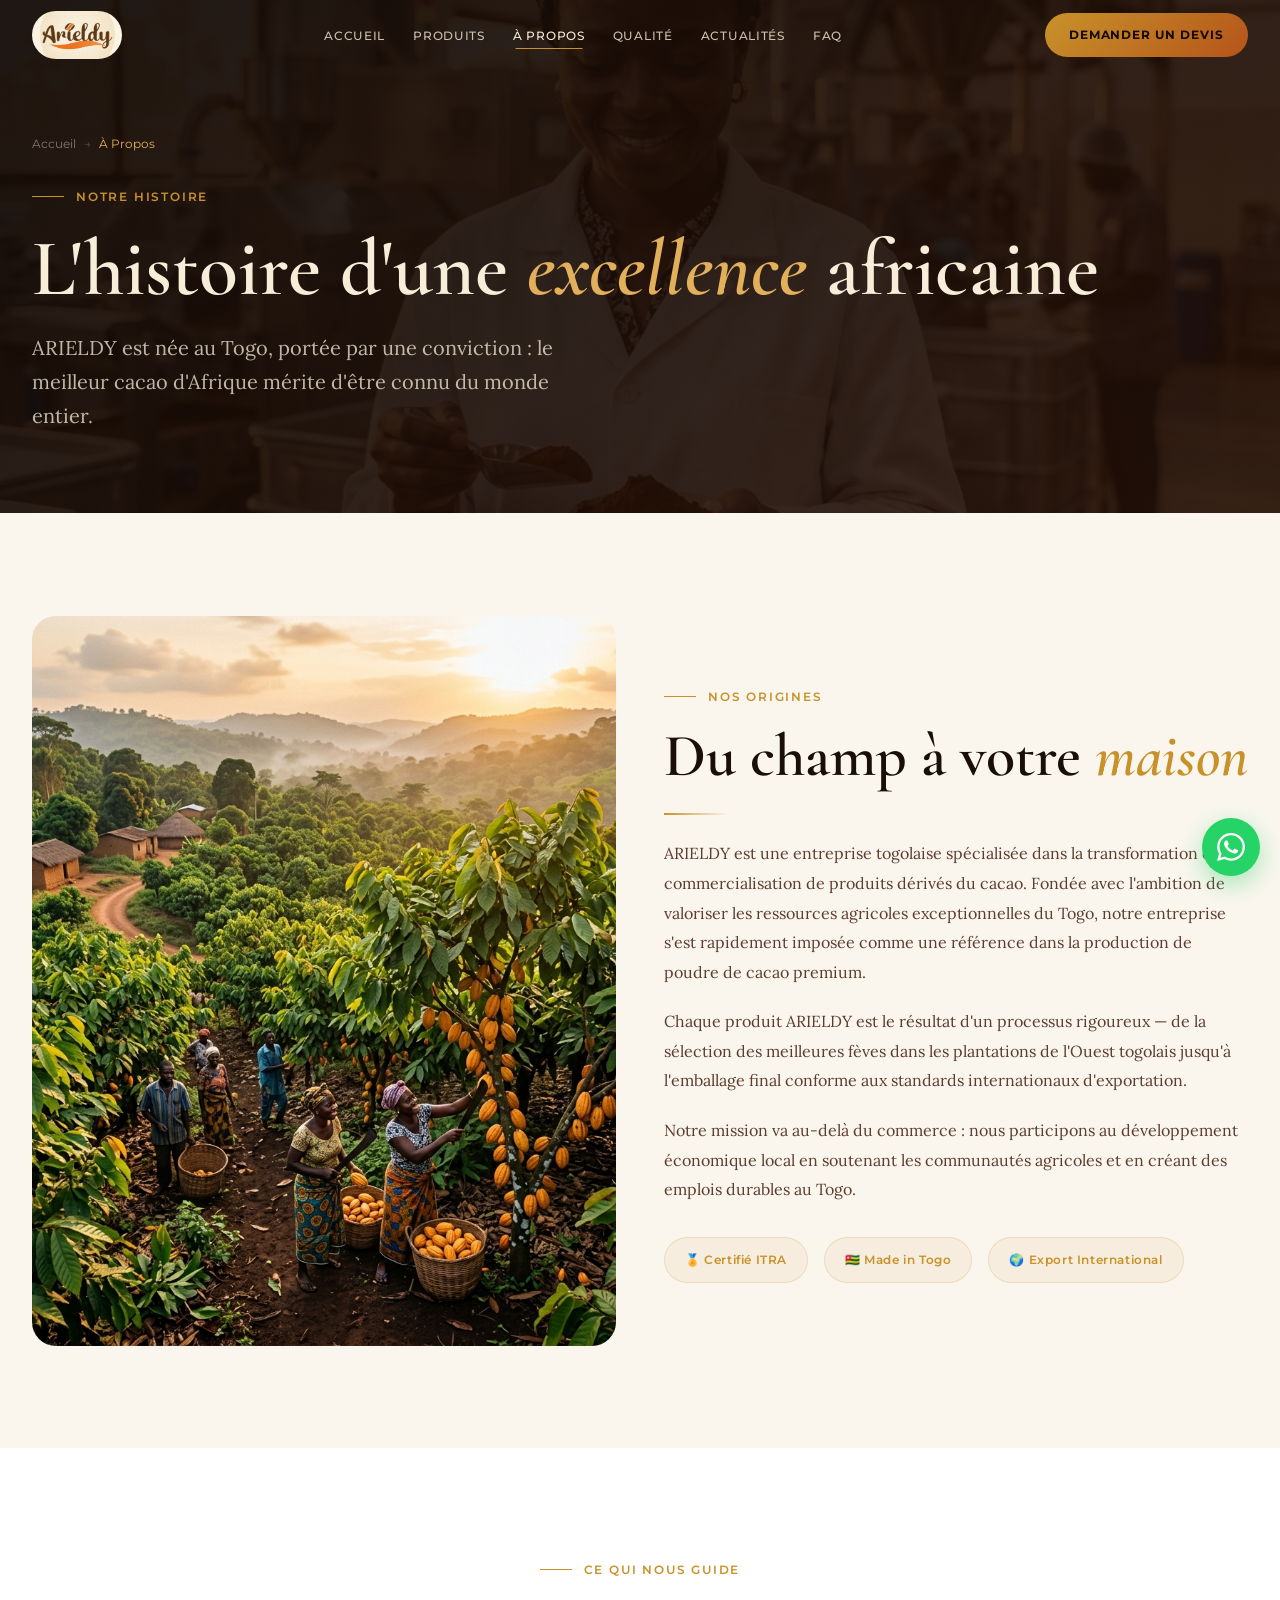
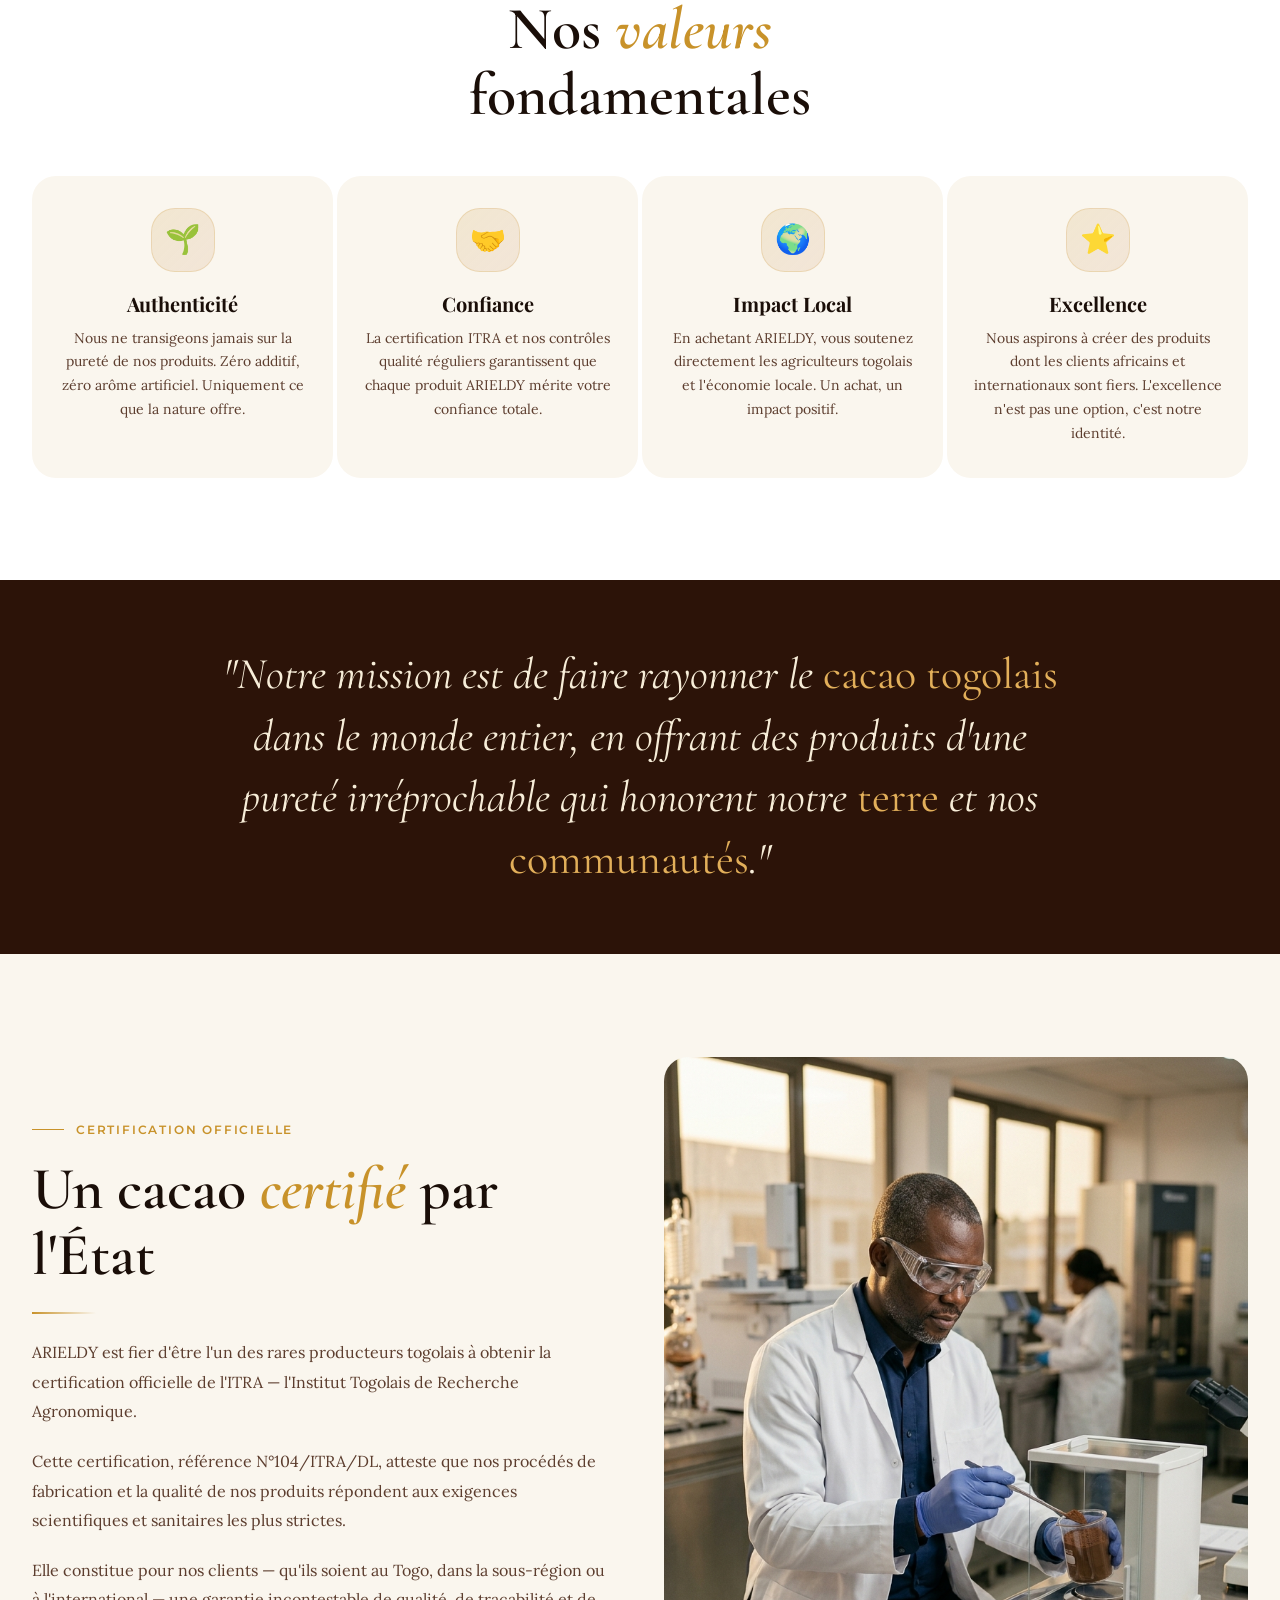
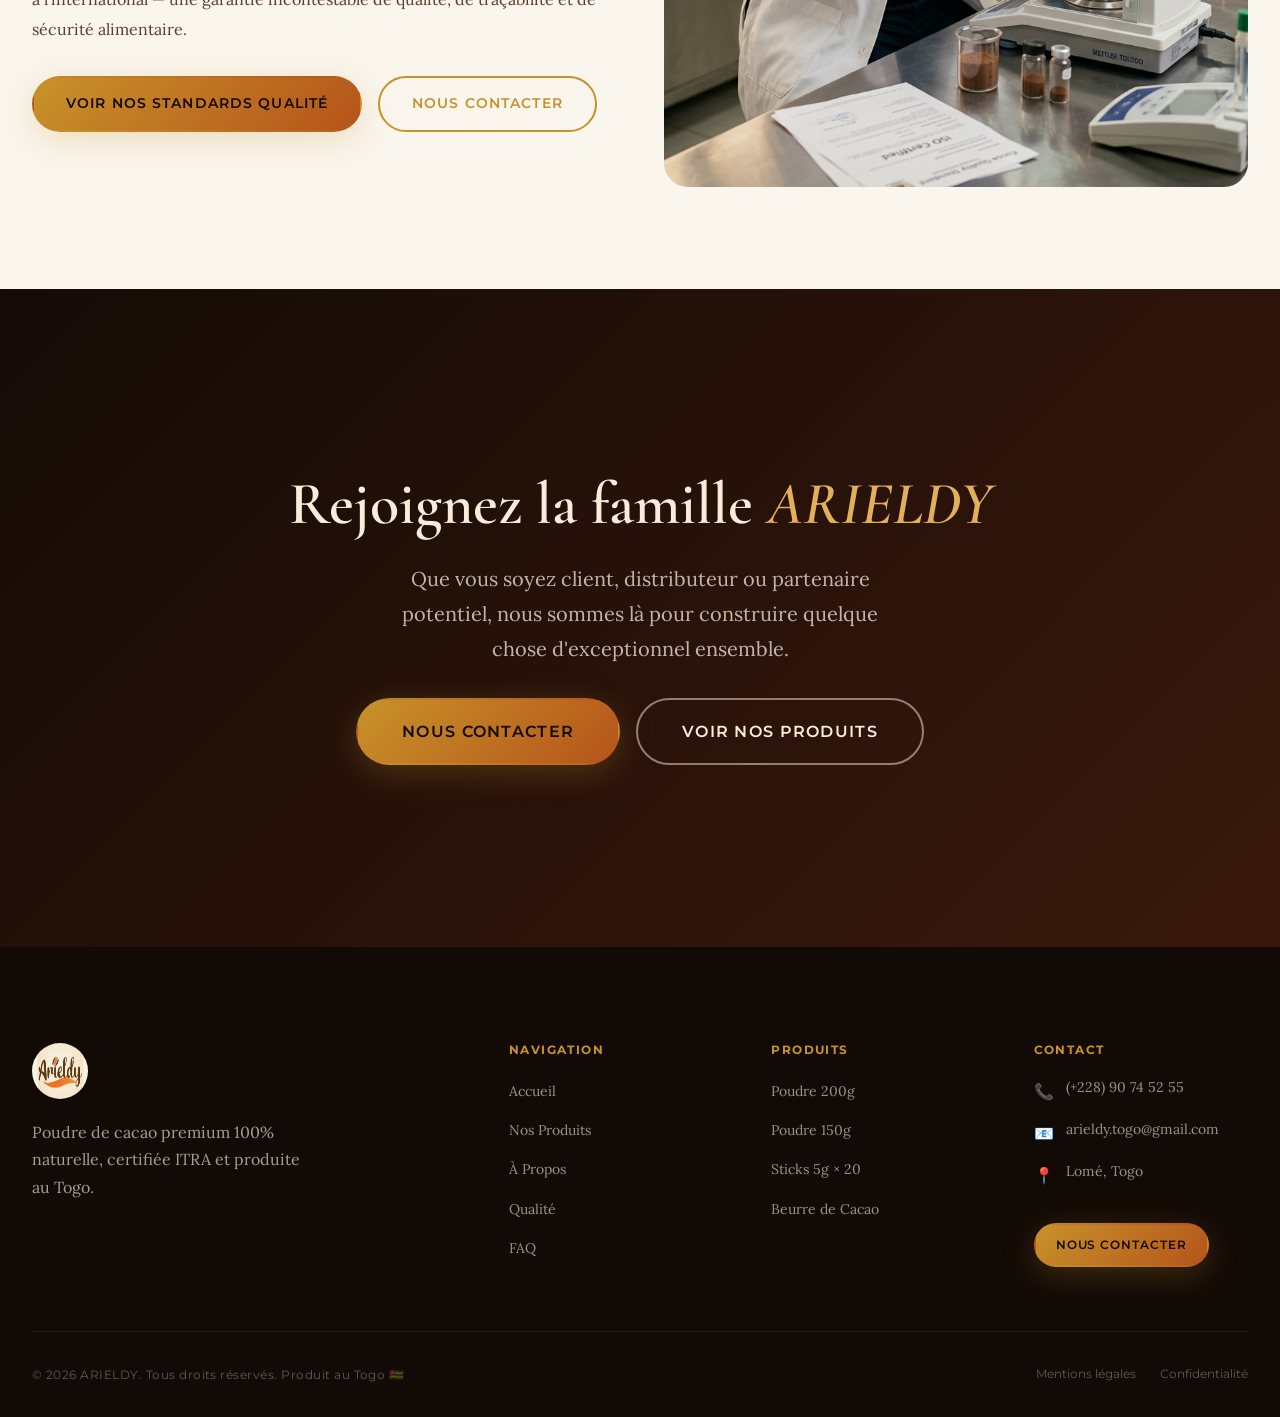
==== commit 1e5a55b6: "clean: remove redundant Arieldy text next to the logo in headers" ====
--- a/a-propos.html
+++ b/a-propos.html
@@ -20,7 +20,7 @@
 
   <nav class="nav" aria-label="Navigation principale">
     <div class="nav__inner">
-      <a href="index.html" class="nav__logo"><img src="images/LOGO.jpeg" alt="Logo Arieldy" width="48" height="48"><span class="nav__logo-text">Arieldy</span></a>
+      <a href="index.html" class="nav__logo"><img src="images/LOGO.jpeg" alt="Logo Arieldy" width="48" height="48"></a>
       <ul class="nav__links" role="list">
         <li><a href="index.html" class="nav__link">Accueil</a></li>
         <li><a href="produits.html" class="nav__link">Produits</a></li>
@@ -35,7 +35,7 @@
   </nav>
 
   <div class="nav__mobile" id="mobile-menu" role="dialog" aria-label="Menu principal" aria-modal="true">
-    <div class="nav__mobile-logo" aria-hidden="true"><img src="images/LOGO.jpeg" alt="" width="48" height="48"><span>Arieldy</span></div>
+    <div class="nav__mobile-logo" aria-hidden="true"><img src="images/LOGO.jpeg" alt="" width="48" height="48"></div>
     <button class="nav__mobile-close" aria-label="Fermer le menu">✕</button>
     <ul class="nav__mobile-links" role="list">
       <li><a href="index.html" class="nav__mobile-link">Accueil</a></li>
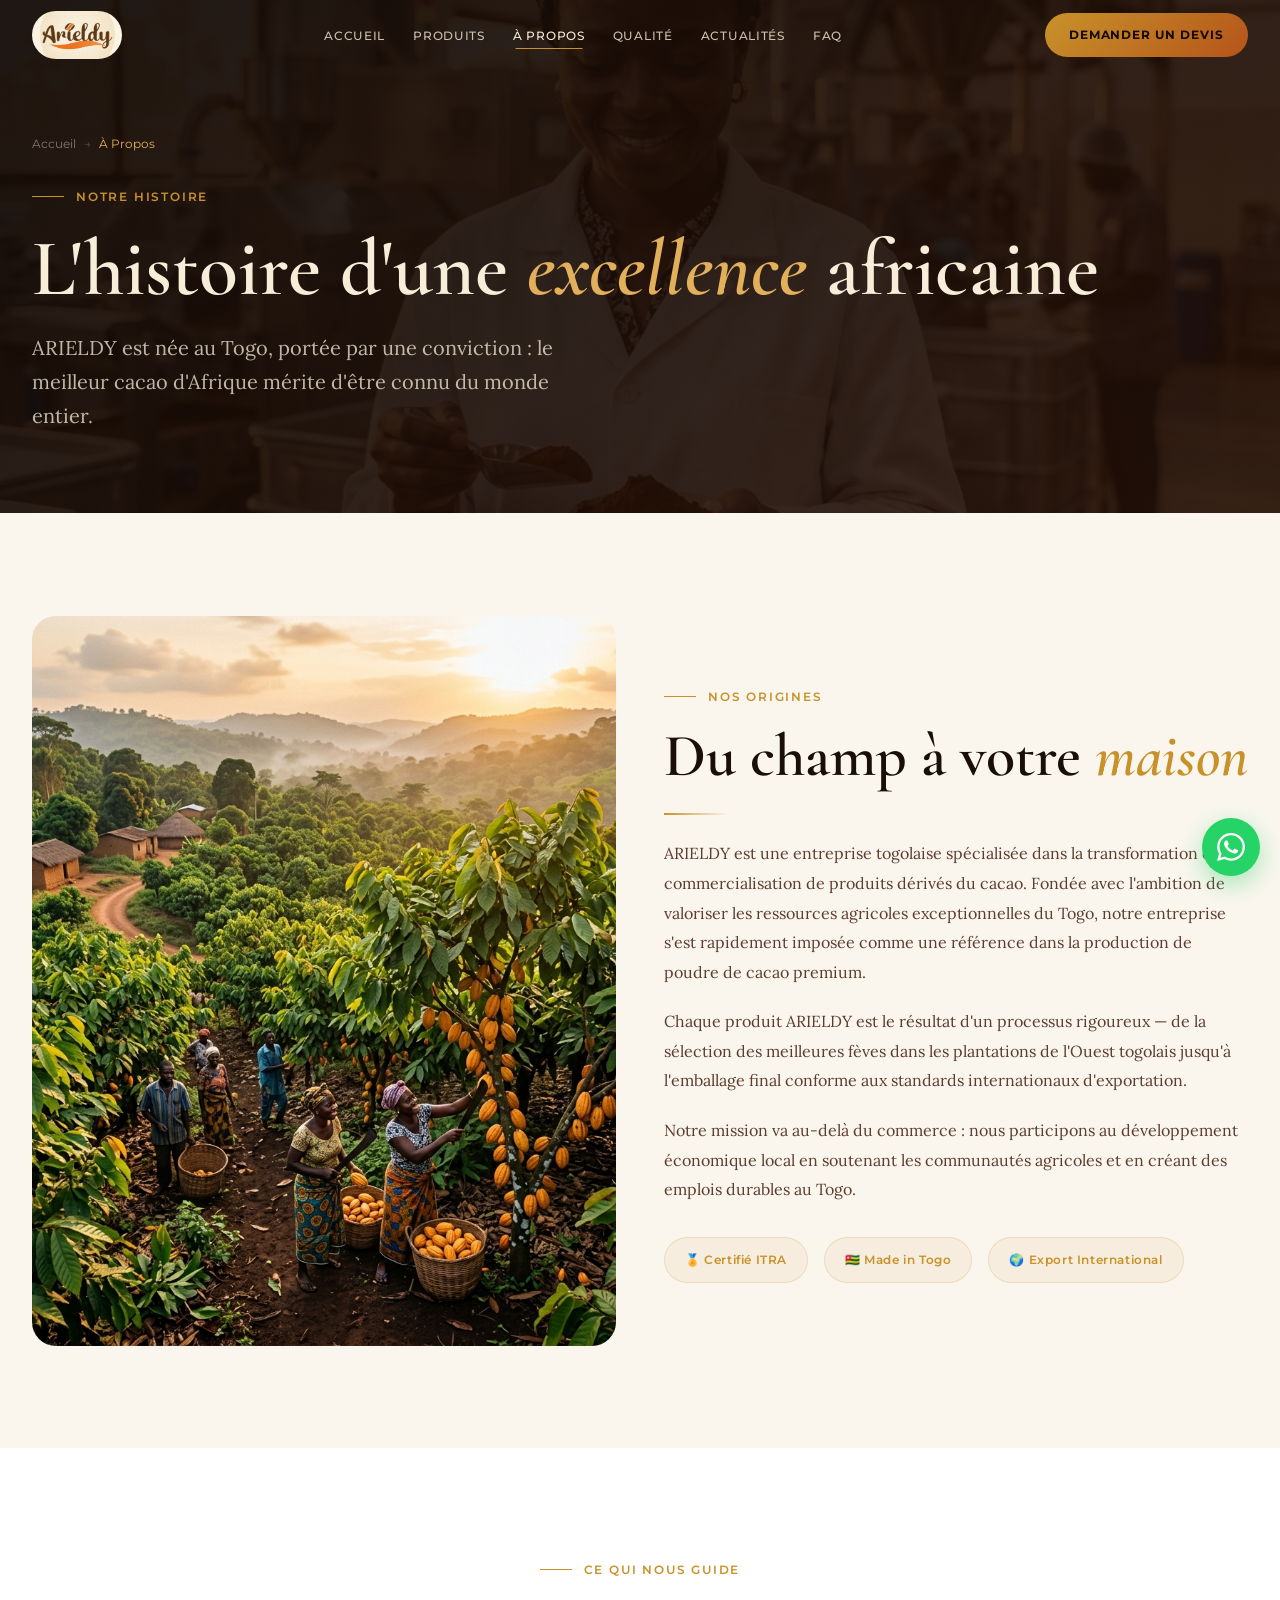
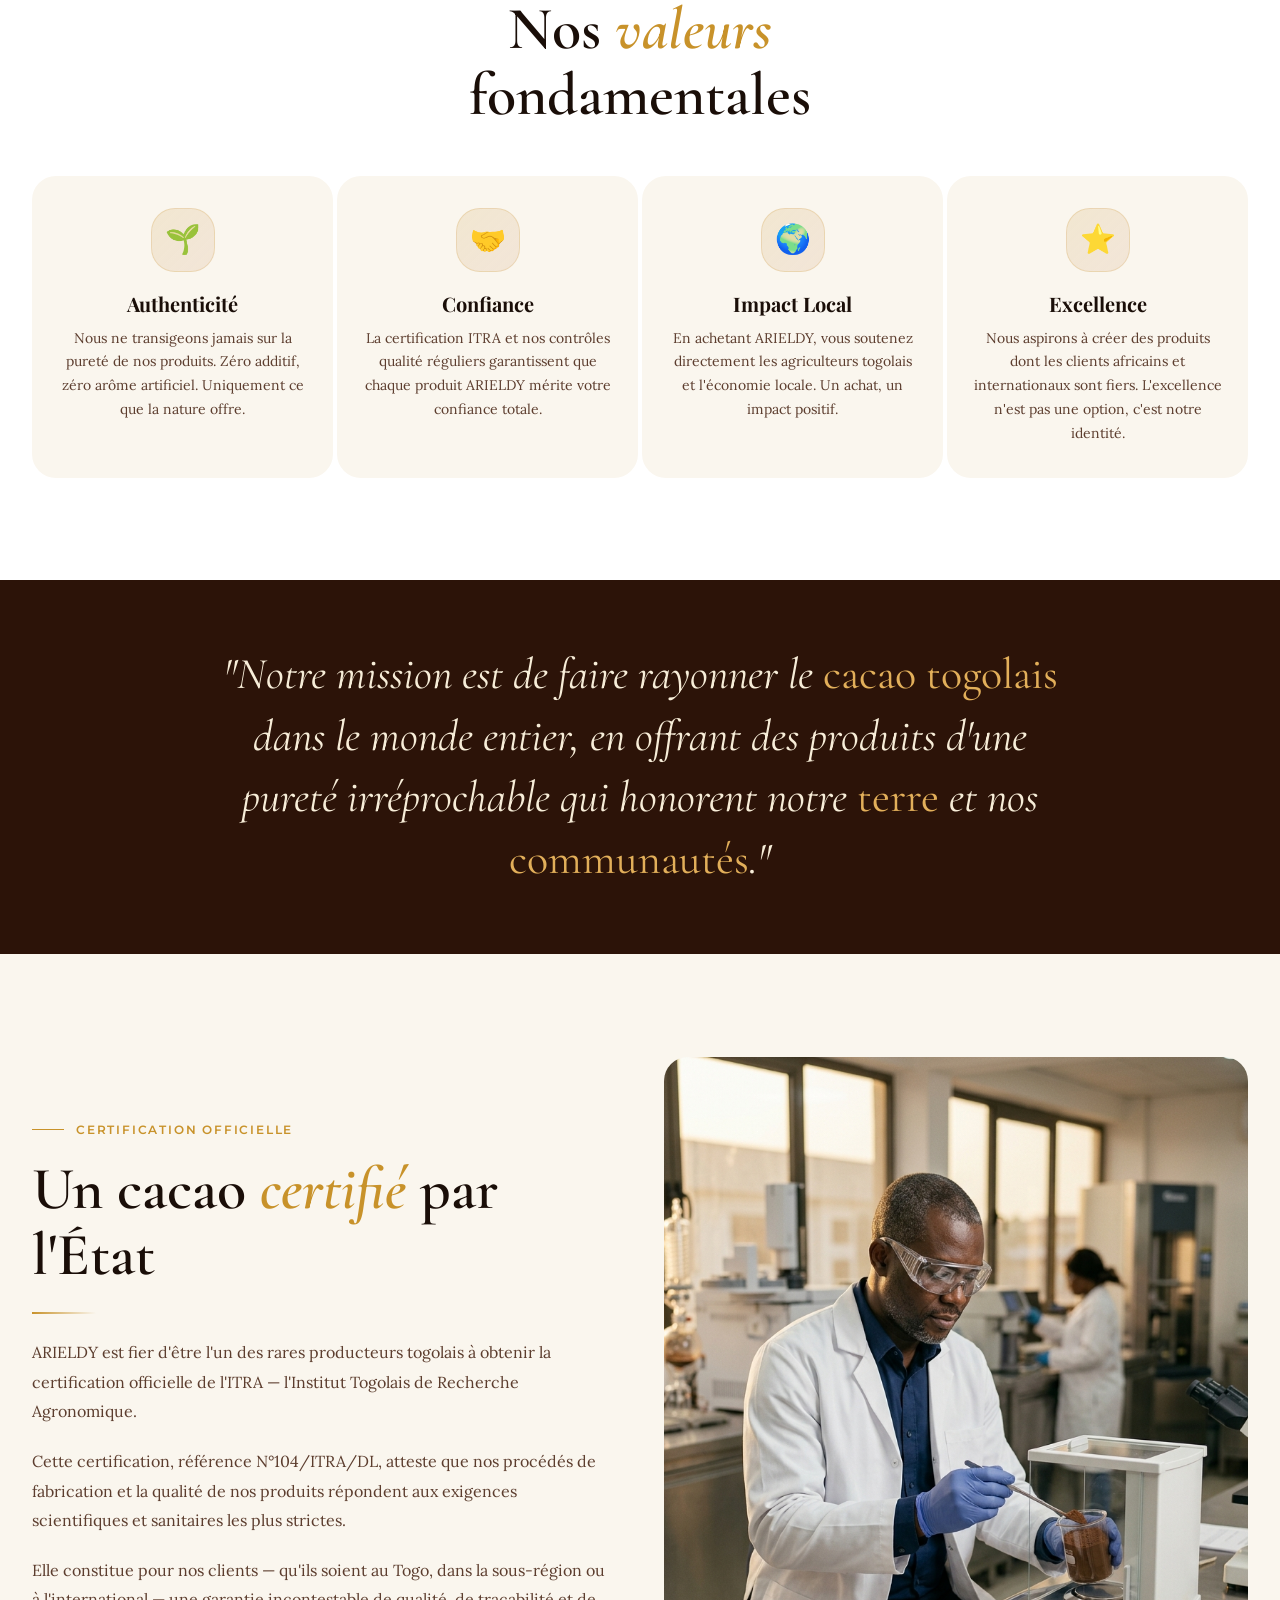
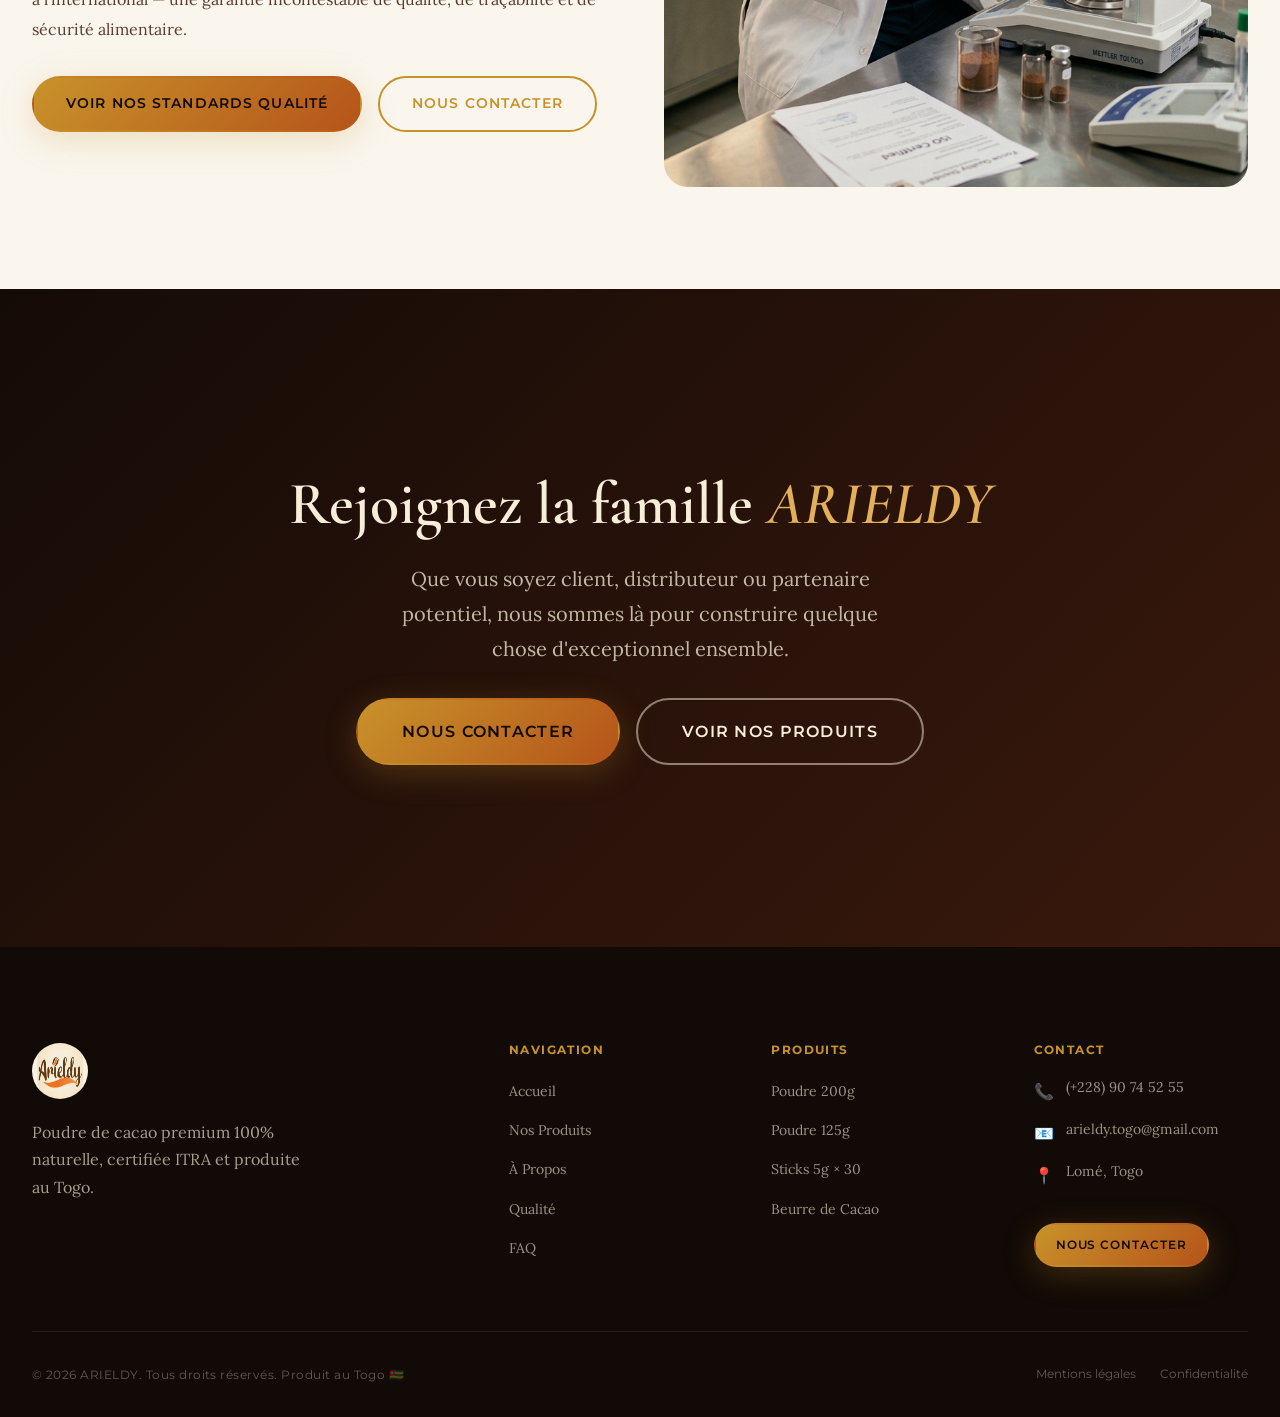
==== commit e07e517b: "feat: replace 150g format with 125g, update sticks to 30x5g, and update presentation images" ====
--- a/a-propos.html
+++ b/a-propos.html
@@ -1,4 +1,4 @@
-<!DOCTYPE html>
+﻿<!DOCTYPE html>
 <html lang="fr">
 <head>
   <meta charset="UTF-8">
@@ -189,7 +189,7 @@
       <div class="footer__grid">
         <div><img src="images/LOGO.jpeg" alt="Logo Arieldy" class="footer__brand-logo" width="56" height="56"><p class="footer__tagline">Poudre de cacao premium 100% naturelle, certifiée ITRA et produite au Togo.</p></div>
         <div><h3 class="footer__col-title">Navigation</h3><ul class="footer__links" role="list"><li><a href="index.html" class="footer__link">Accueil</a></li><li><a href="produits.html" class="footer__link">Nos Produits</a></li><li><a href="a-propos.html" class="footer__link">À Propos</a></li><li><a href="qualite.html" class="footer__link">Qualité</a></li><li><a href="faq.html" class="footer__link">FAQ</a></li></ul></div>
-        <div><h3 class="footer__col-title">Produits</h3><ul class="footer__links" role="list"><li><a href="produit-200g.html" class="footer__link">Poudre 200g</a></li><li><a href="produit-150g.html" class="footer__link">Poudre 150g</a></li><li><a href="produit-sticks.html" class="footer__link">Sticks 5g × 20</a></li><li><a href="produit-beurre.html" class="footer__link">Beurre de Cacao</a></li></ul></div>
+        <div><h3 class="footer__col-title">Produits</h3><ul class="footer__links" role="list"><li><a href="produit-200g.html" class="footer__link">Poudre 200g</a></li><li><a href="produit-125g.html" class="footer__link">Poudre 125g</a></li><li><a href="produit-sticks.html" class="footer__link">Sticks 5g × 30</a></li><li><a href="produit-beurre.html" class="footer__link">Beurre de Cacao</a></li></ul></div>
         <div><h3 class="footer__col-title">Contact</h3><address style="font-style:normal;"><div class="footer__contact-item"><span class="footer__contact-icon" aria-hidden="true">📞</span><a href="tel:+22890745255" class="footer__link">(+228) 90 74 52 55</a></div><div class="footer__contact-item"><span class="footer__contact-icon" aria-hidden="true">📧</span><a href="mailto:arieldy.togo@gmail.com" class="footer__link">arieldy.togo@gmail.com</a></div><div class="footer__contact-item"><span class="footer__contact-icon" aria-hidden="true">📍</span><span>Lomé, Togo</span></div></address><a href="contact.html" class="btn btn--primary btn--sm" style="margin-top:var(--sp-5);">Nous contacter</a></div>
       </div>
       <div class="footer__bottom"><p class="footer__copyright">© 2026 ARIELDY. Tous droits réservés. Produit au Togo 🇹🇬</p><div class="footer__legal"><a href="#" class="footer__legal-link">Mentions légales</a><a href="#" class="footer__legal-link">Confidentialité</a></div></div>
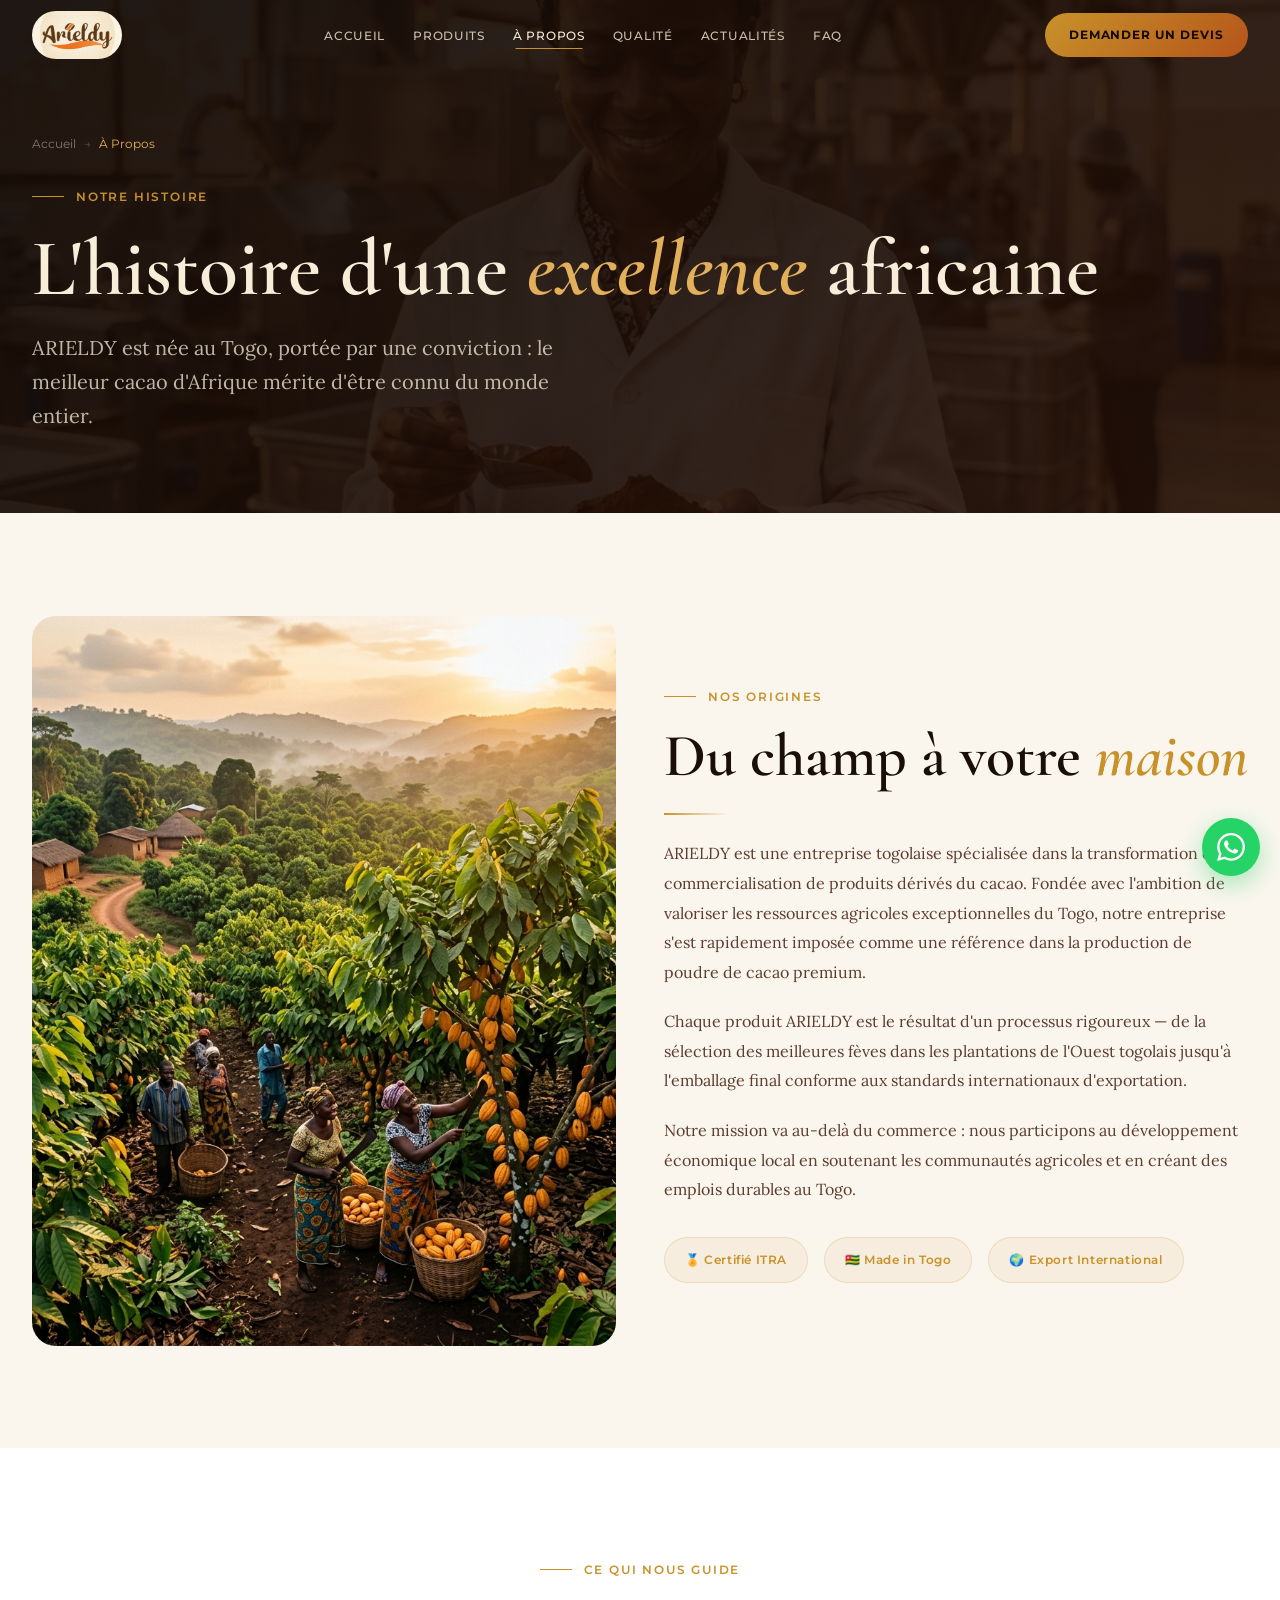
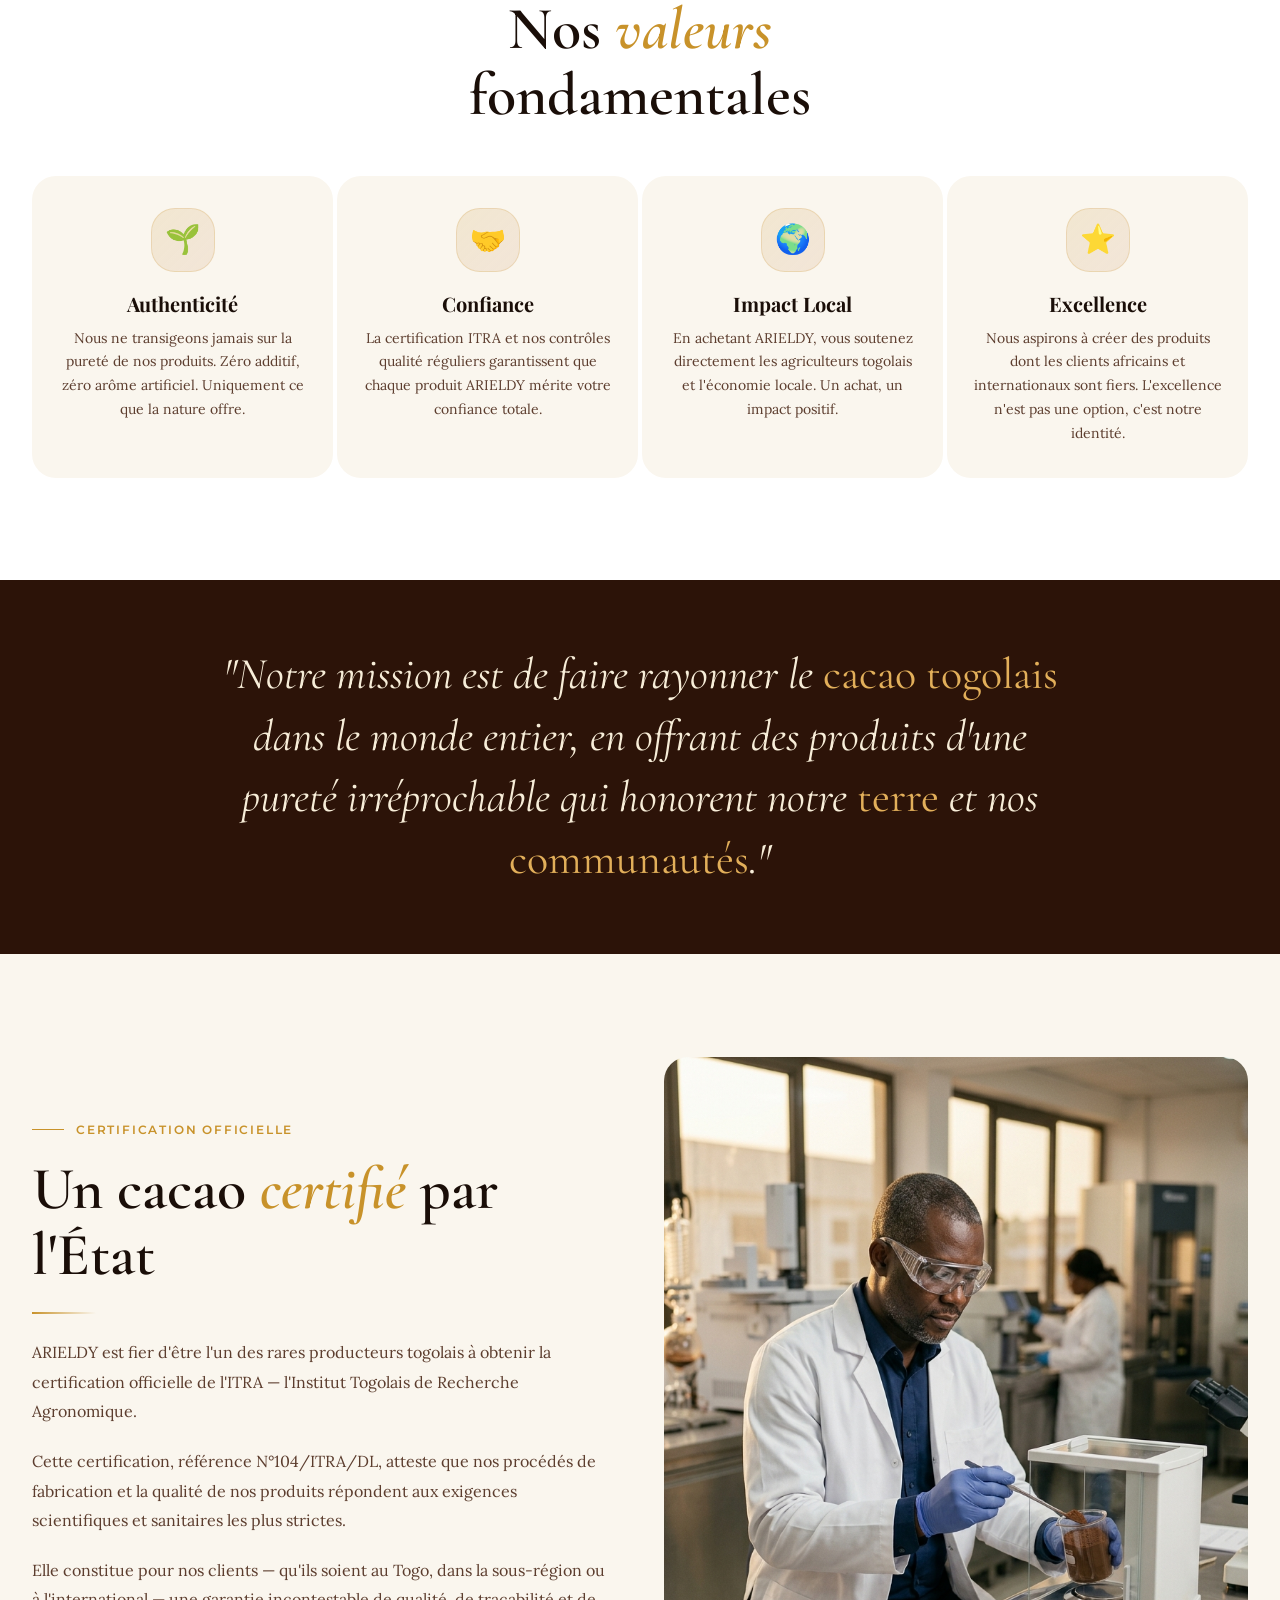
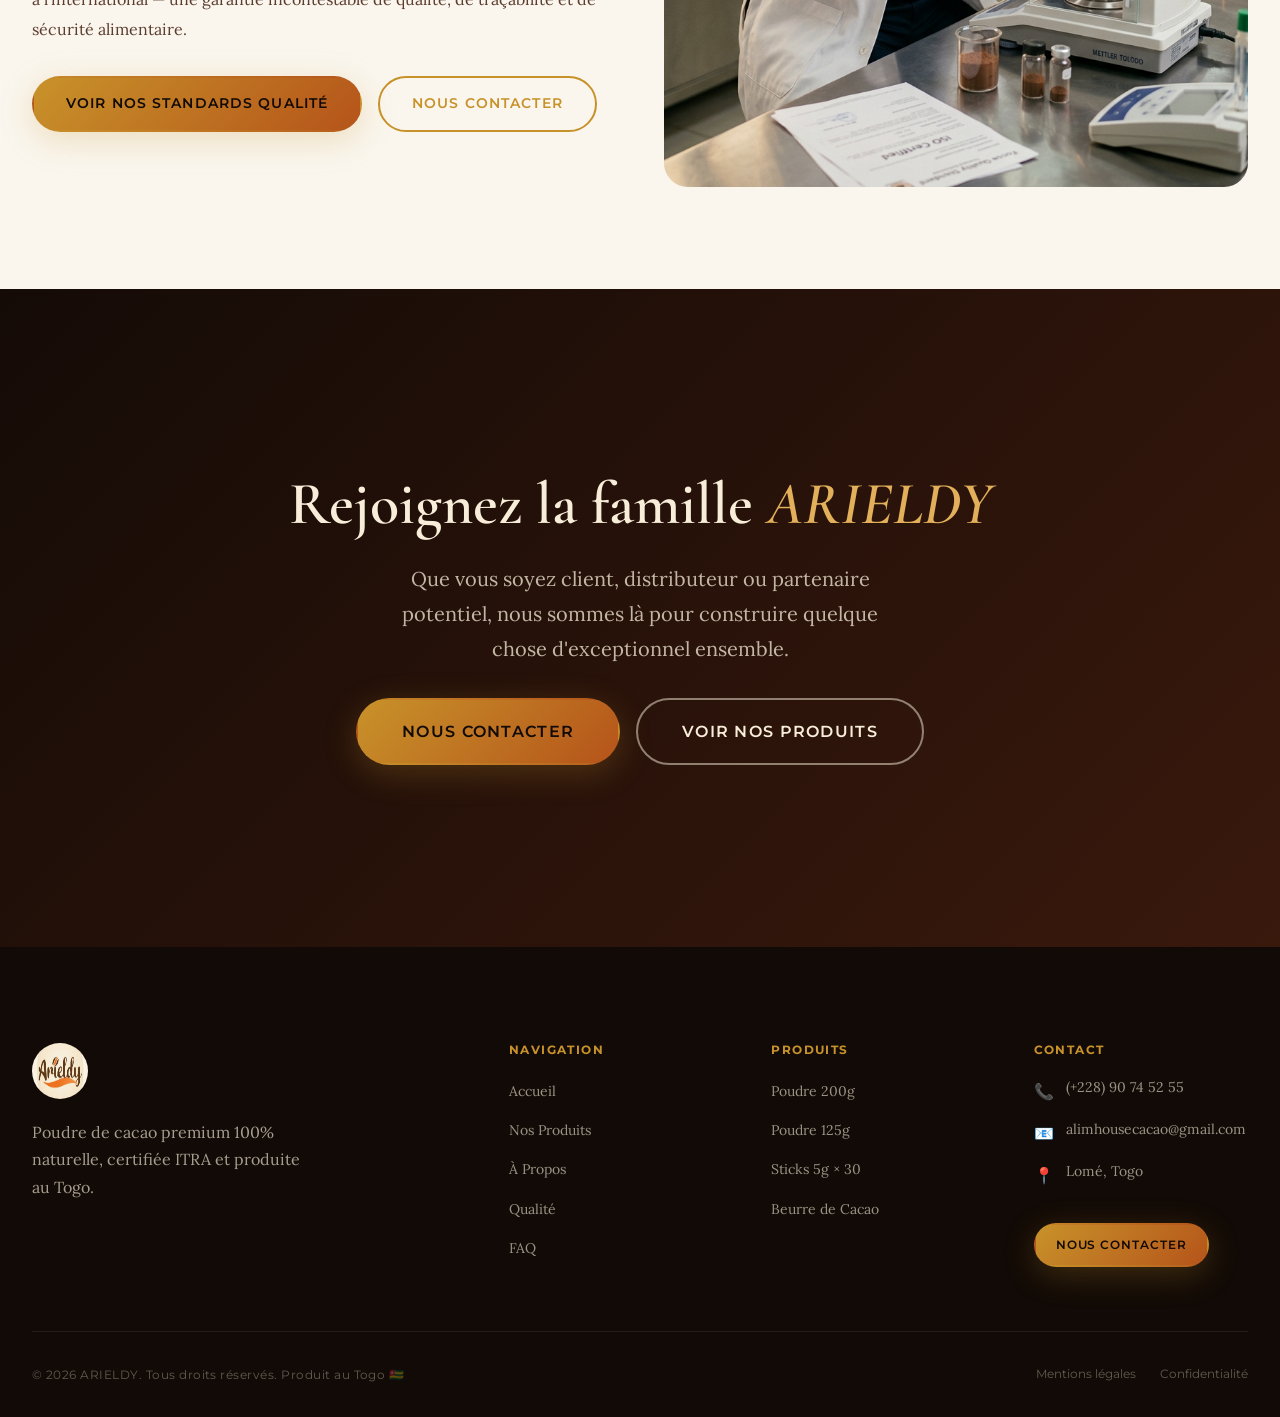
==== commit be2c55e1: "Intégration de l'email officiel alimhousecacao@gmail.com et suppression de l'image spécifique" ====
--- a/a-propos.html
+++ b/a-propos.html
@@ -1,4 +1,4 @@
-﻿<!DOCTYPE html>
+<!DOCTYPE html>
 <html lang="fr">
 <head>
   <meta charset="UTF-8">
@@ -190,7 +190,7 @@
         <div><img src="images/LOGO.jpeg" alt="Logo Arieldy" class="footer__brand-logo" width="56" height="56"><p class="footer__tagline">Poudre de cacao premium 100% naturelle, certifiée ITRA et produite au Togo.</p></div>
         <div><h3 class="footer__col-title">Navigation</h3><ul class="footer__links" role="list"><li><a href="index.html" class="footer__link">Accueil</a></li><li><a href="produits.html" class="footer__link">Nos Produits</a></li><li><a href="a-propos.html" class="footer__link">À Propos</a></li><li><a href="qualite.html" class="footer__link">Qualité</a></li><li><a href="faq.html" class="footer__link">FAQ</a></li></ul></div>
         <div><h3 class="footer__col-title">Produits</h3><ul class="footer__links" role="list"><li><a href="produit-200g.html" class="footer__link">Poudre 200g</a></li><li><a href="produit-125g.html" class="footer__link">Poudre 125g</a></li><li><a href="produit-sticks.html" class="footer__link">Sticks 5g × 30</a></li><li><a href="produit-beurre.html" class="footer__link">Beurre de Cacao</a></li></ul></div>
-        <div><h3 class="footer__col-title">Contact</h3><address style="font-style:normal;"><div class="footer__contact-item"><span class="footer__contact-icon" aria-hidden="true">📞</span><a href="tel:+22890745255" class="footer__link">(+228) 90 74 52 55</a></div><div class="footer__contact-item"><span class="footer__contact-icon" aria-hidden="true">📧</span><a href="mailto:arieldy.togo@gmail.com" class="footer__link">arieldy.togo@gmail.com</a></div><div class="footer__contact-item"><span class="footer__contact-icon" aria-hidden="true">📍</span><span>Lomé, Togo</span></div></address><a href="contact.html" class="btn btn--primary btn--sm" style="margin-top:var(--sp-5);">Nous contacter</a></div>
+        <div><h3 class="footer__col-title">Contact</h3><address style="font-style:normal;"><div class="footer__contact-item"><span class="footer__contact-icon" aria-hidden="true">📞</span><a href="tel:+22890745255" class="footer__link">(+228) 90 74 52 55</a></div><div class="footer__contact-item"><span class="footer__contact-icon" aria-hidden="true">📧</span><a href="mailto:alimhousecacao@gmail.com" class="footer__link">alimhousecacao@gmail.com</a></div><div class="footer__contact-item"><span class="footer__contact-icon" aria-hidden="true">📍</span><span>Lomé, Togo</span></div></address><a href="contact.html" class="btn btn--primary btn--sm" style="margin-top:var(--sp-5);">Nous contacter</a></div>
       </div>
       <div class="footer__bottom"><p class="footer__copyright">© 2026 ARIELDY. Tous droits réservés. Produit au Togo 🇹🇬</p><div class="footer__legal"><a href="#" class="footer__legal-link">Mentions légales</a><a href="#" class="footer__legal-link">Confidentialité</a></div></div>
     </div>
--- a/css/main.css
+++ b/css/main.css
@@ -1006,3 +1006,55 @@
   justify-content: center;
   font-size: 1.2rem;
 }
+
+/* ── MOBILE RESPONSIVE OVERRIDES (FIXES) ─────────────────── */
+@media (max-width: 768px) {
+  /* Fix 1: Hero actions vertically stacked & buttons constrained */
+  .hero__actions {
+    flex-direction: column;
+    align-items: stretch;
+    width: 100%;
+    max-width: 100%;
+  }
+  .hero__actions .btn {
+    width: 100%;
+    max-width: 100%;
+    box-sizing: border-box;
+  }
+
+  /* Fix 2: Product image size constrained & centered */
+  .product-detail__img-wrap {
+    max-width: 280px;
+    max-height: 280px;
+    margin: 0 auto var(--sp-4) auto;
+    aspect-ratio: 1 / 1;
+  }
+  .product-detail__img {
+    object-fit: contain;
+    background: var(--c-parchment);
+  }
+  .product-thumbs {
+    justify-content: center;
+  }
+
+  /* Fix 3: Sticky bottom bar button readable & not covered by whatsapp float */
+  .sticky-product-cta {
+    padding: var(--sp-3) var(--sp-4);
+    flex-direction: column;
+    gap: var(--sp-2);
+    text-align: center;
+  }
+  .sticky-product-cta__text {
+    display: none;
+  }
+  .sticky-product-cta .btn {
+    width: 100%;
+    max-width: 100%;
+    font-size: 0.8rem;
+    padding: 0.7rem 1rem;
+    white-space: normal;
+  }
+  body:has(.sticky-product-cta.visible) .whatsapp-float {
+    display: none !important;
+  }
+}
